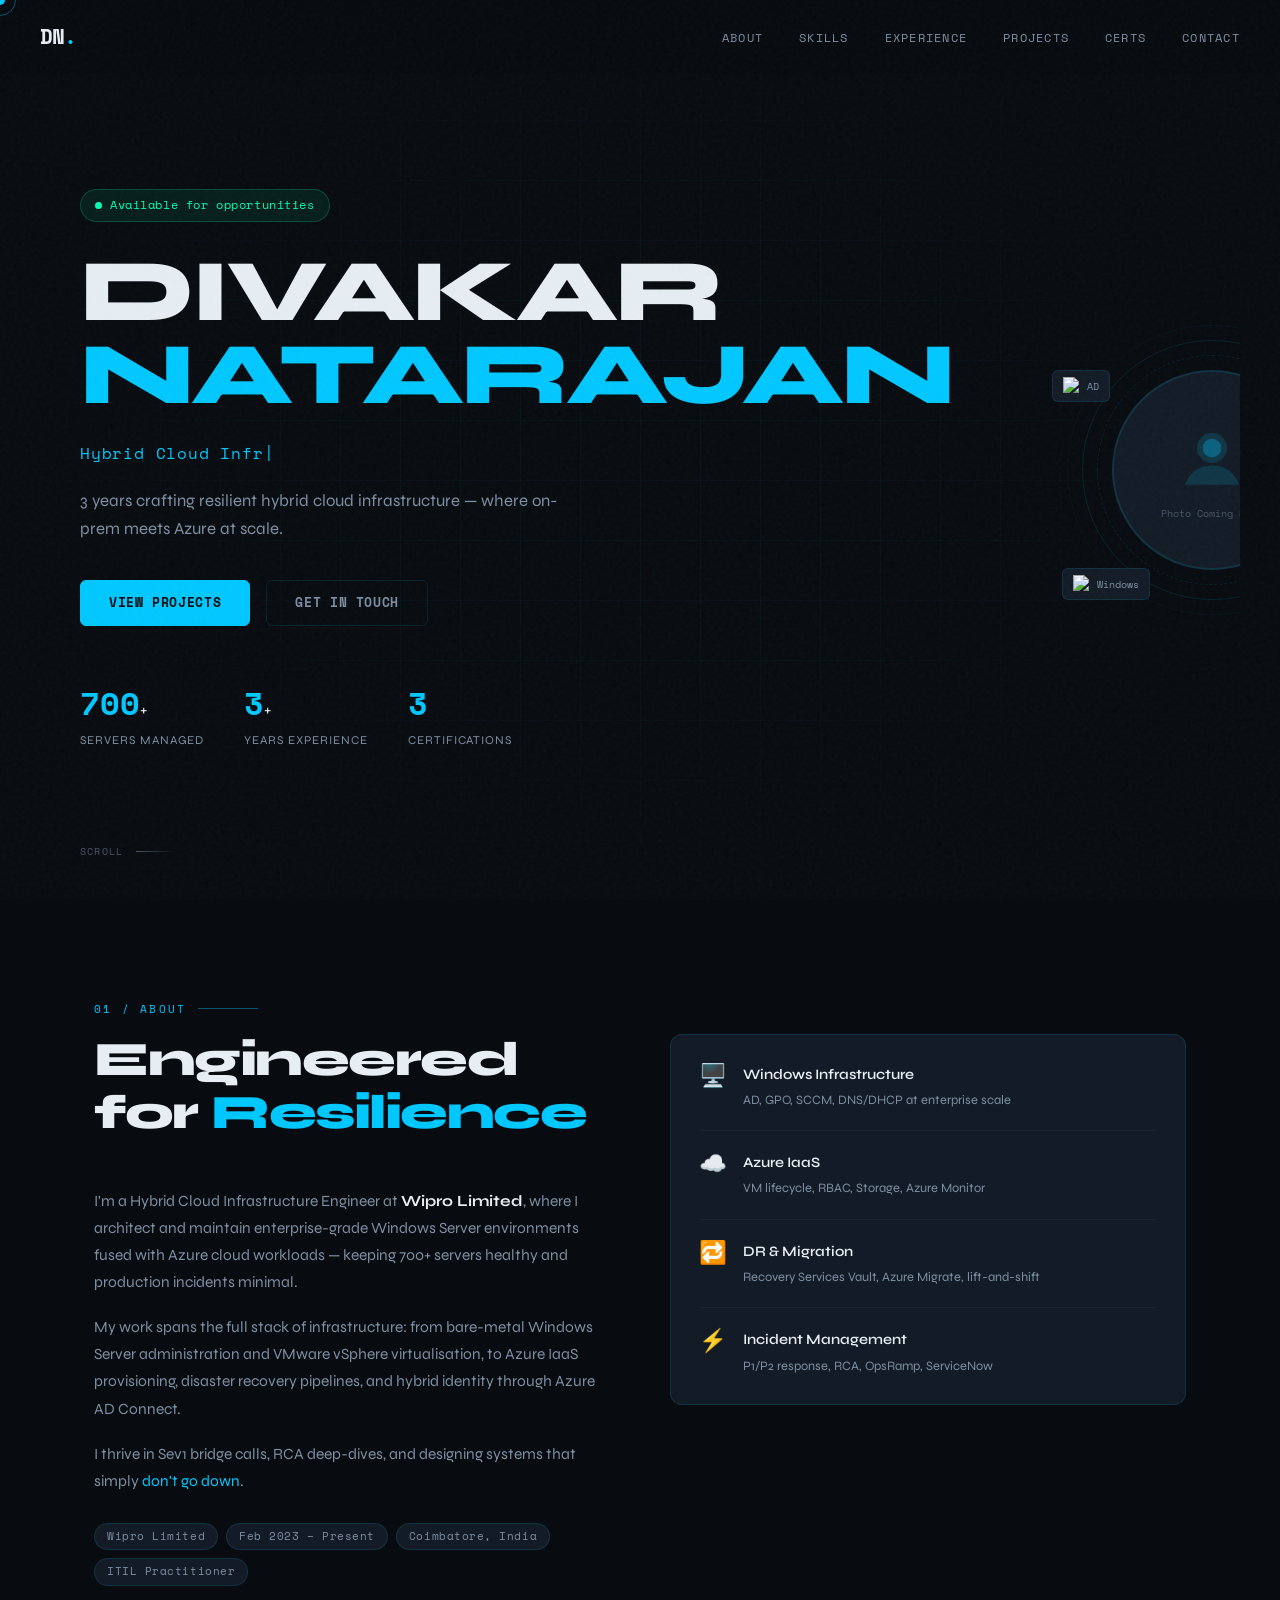
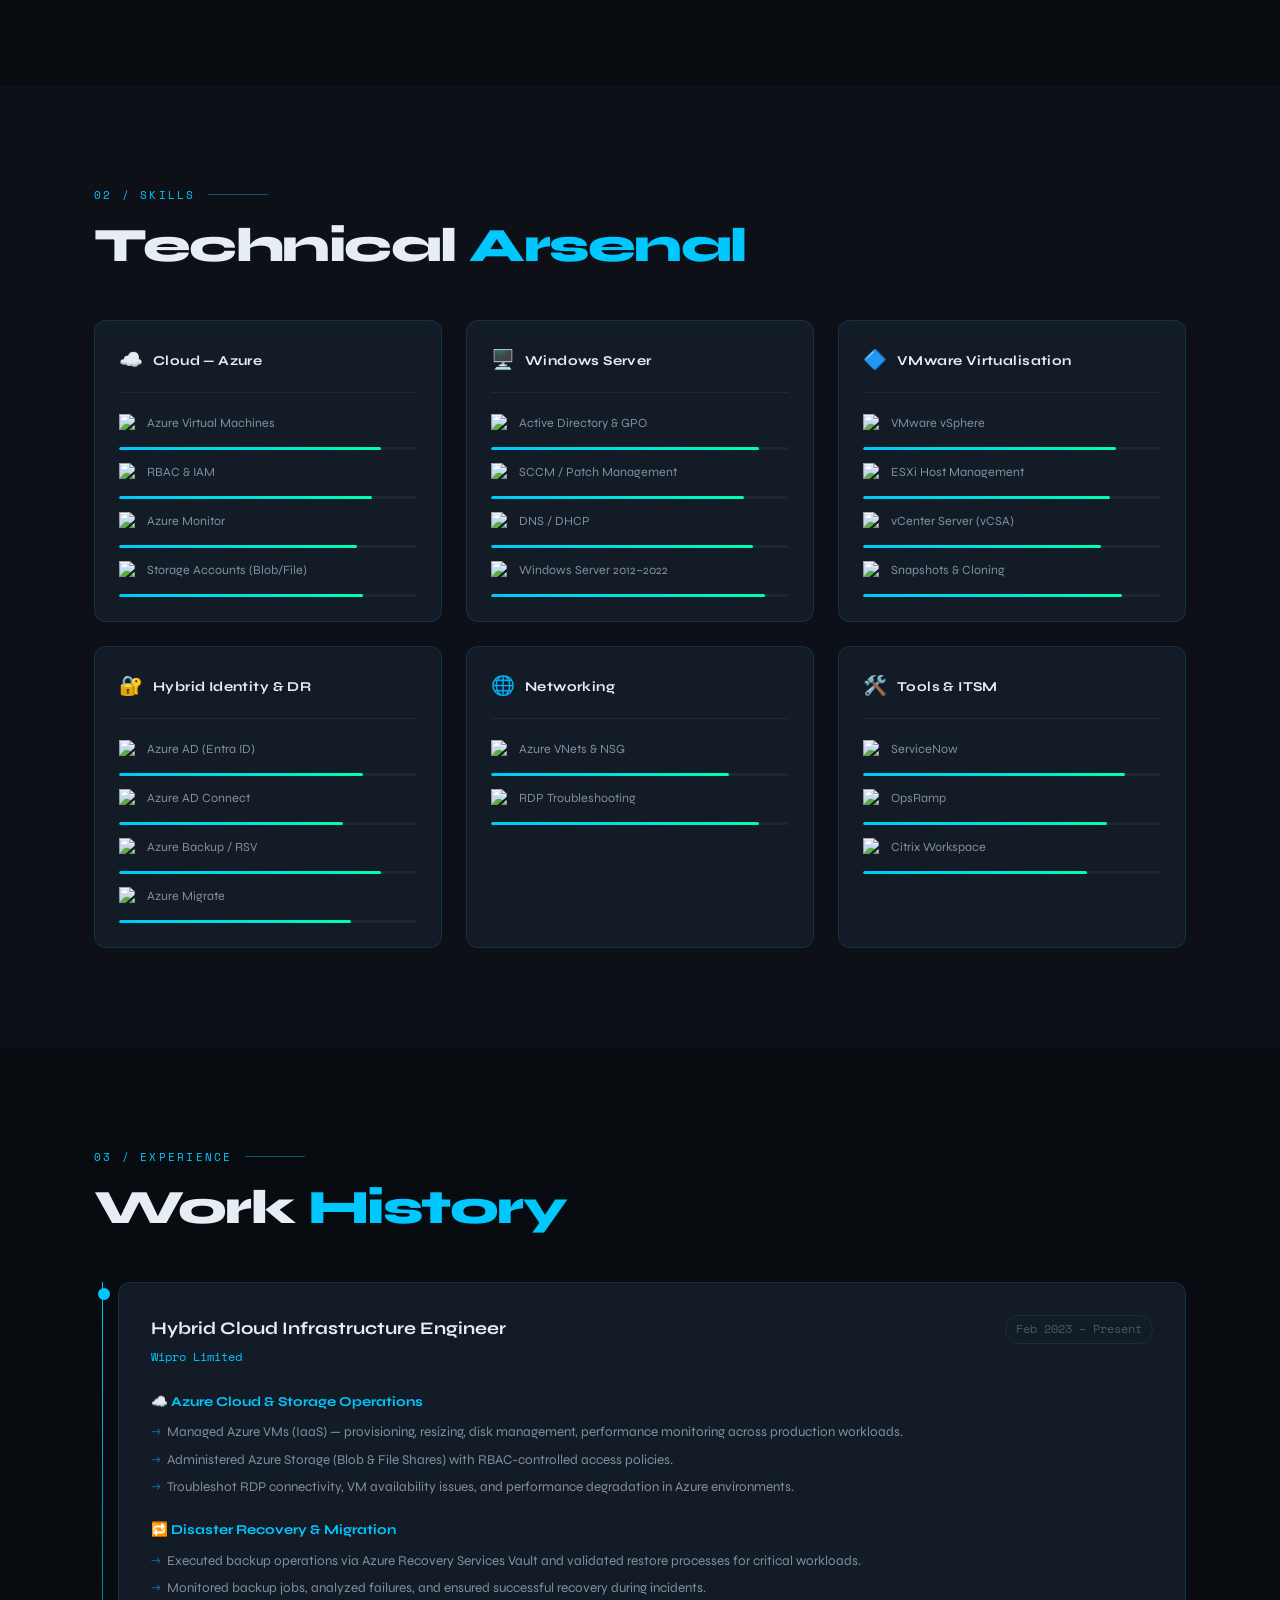
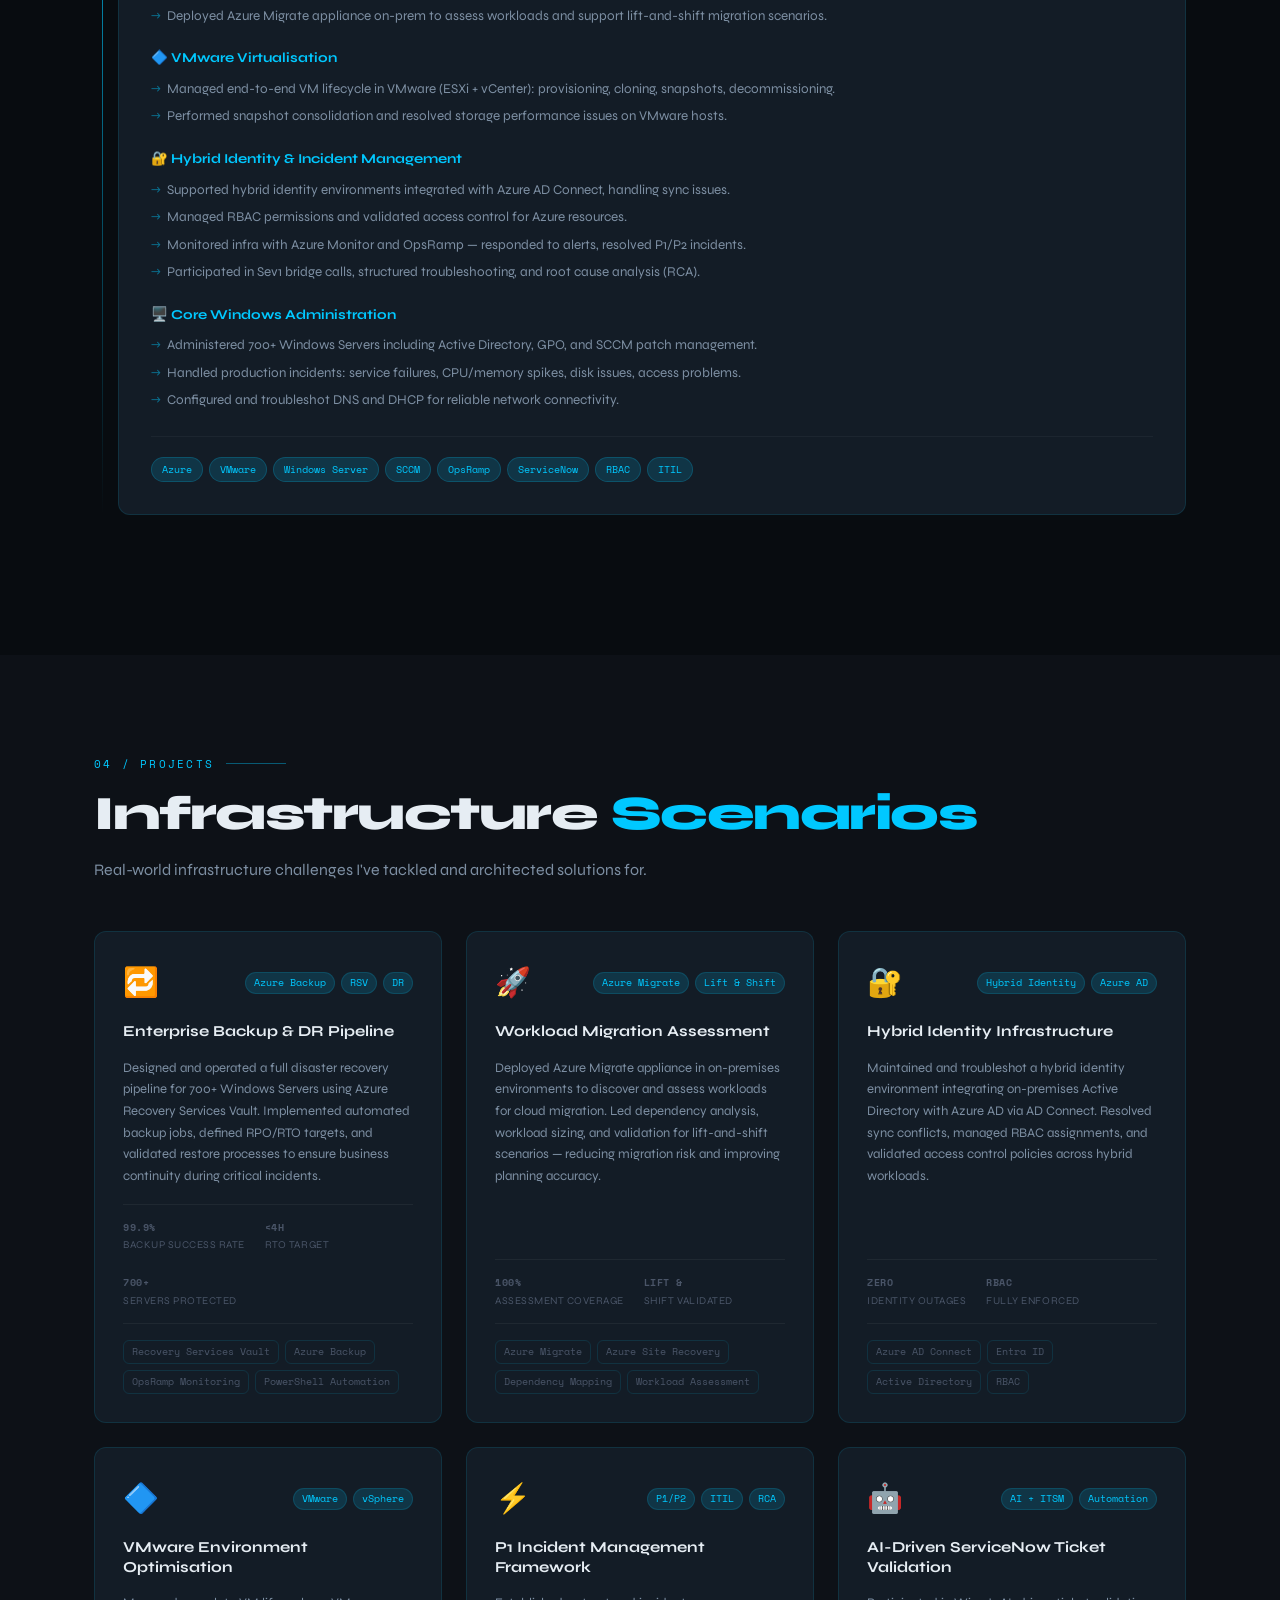
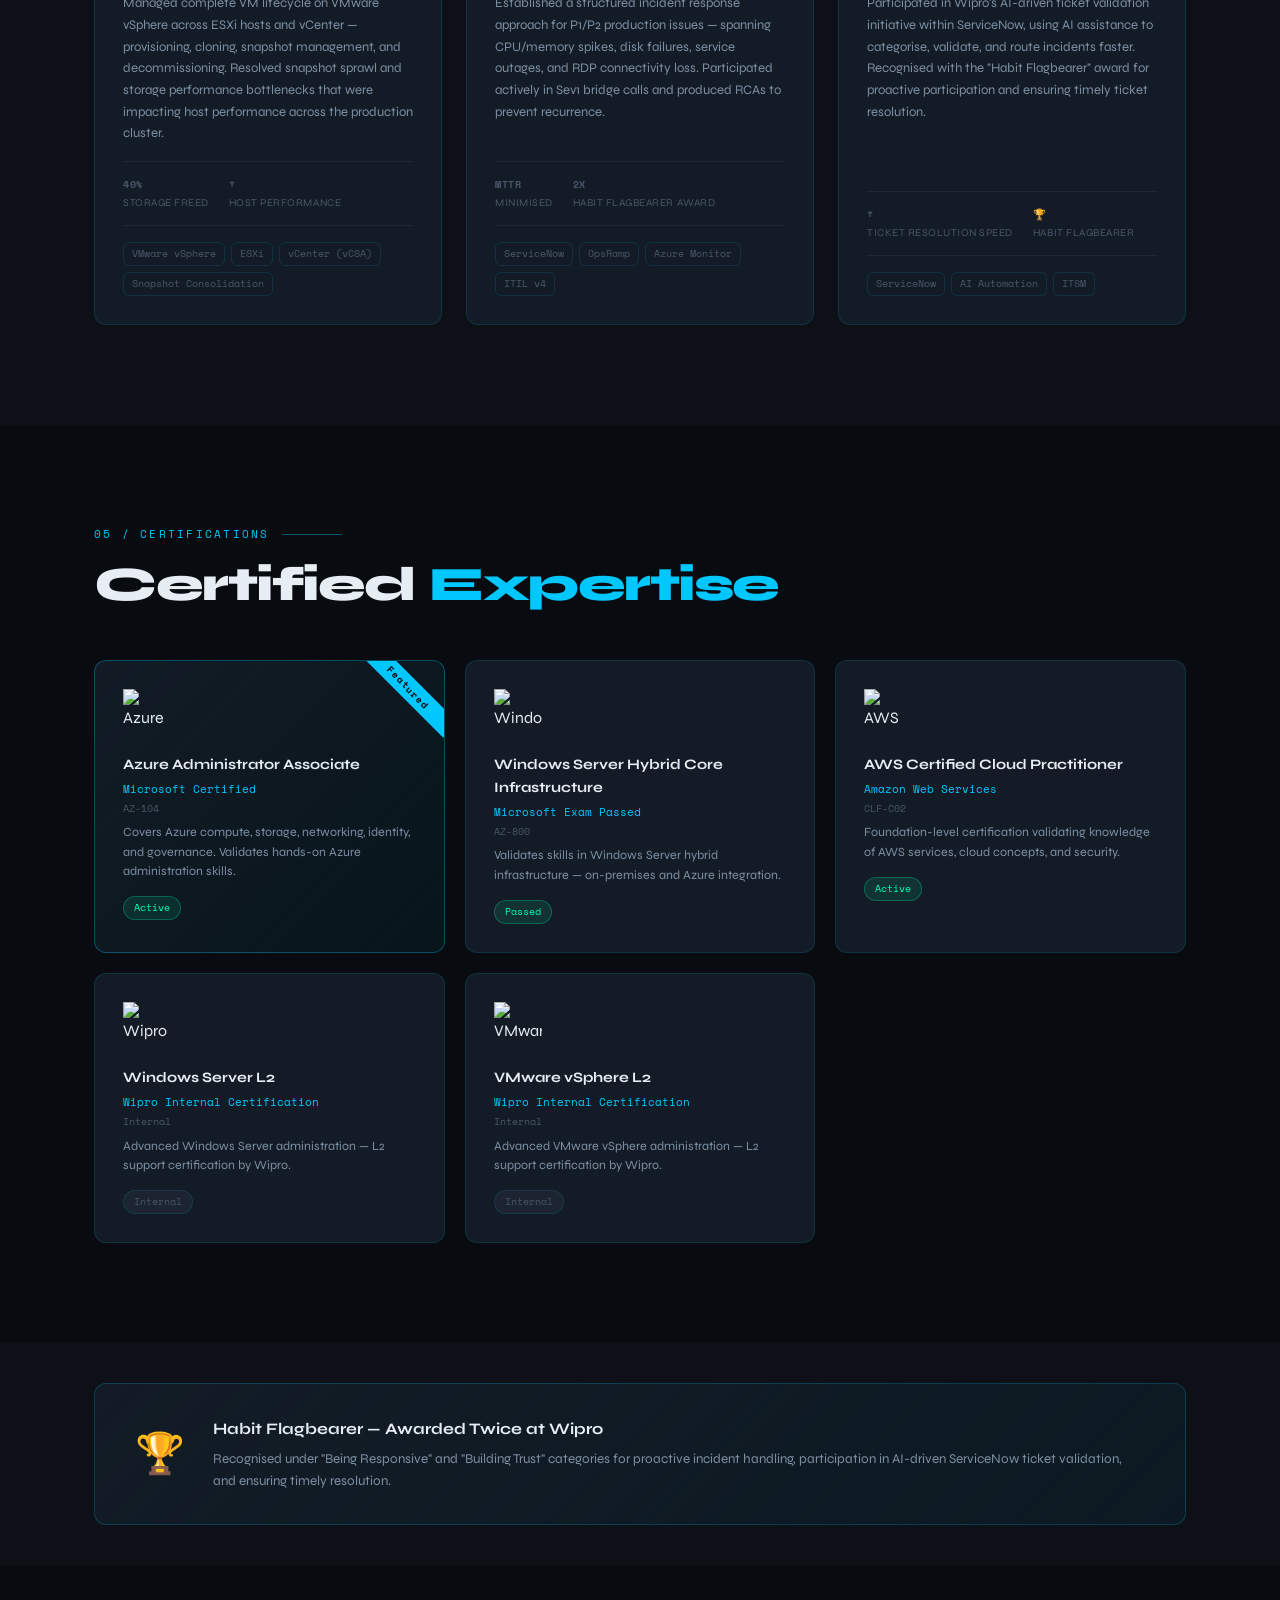
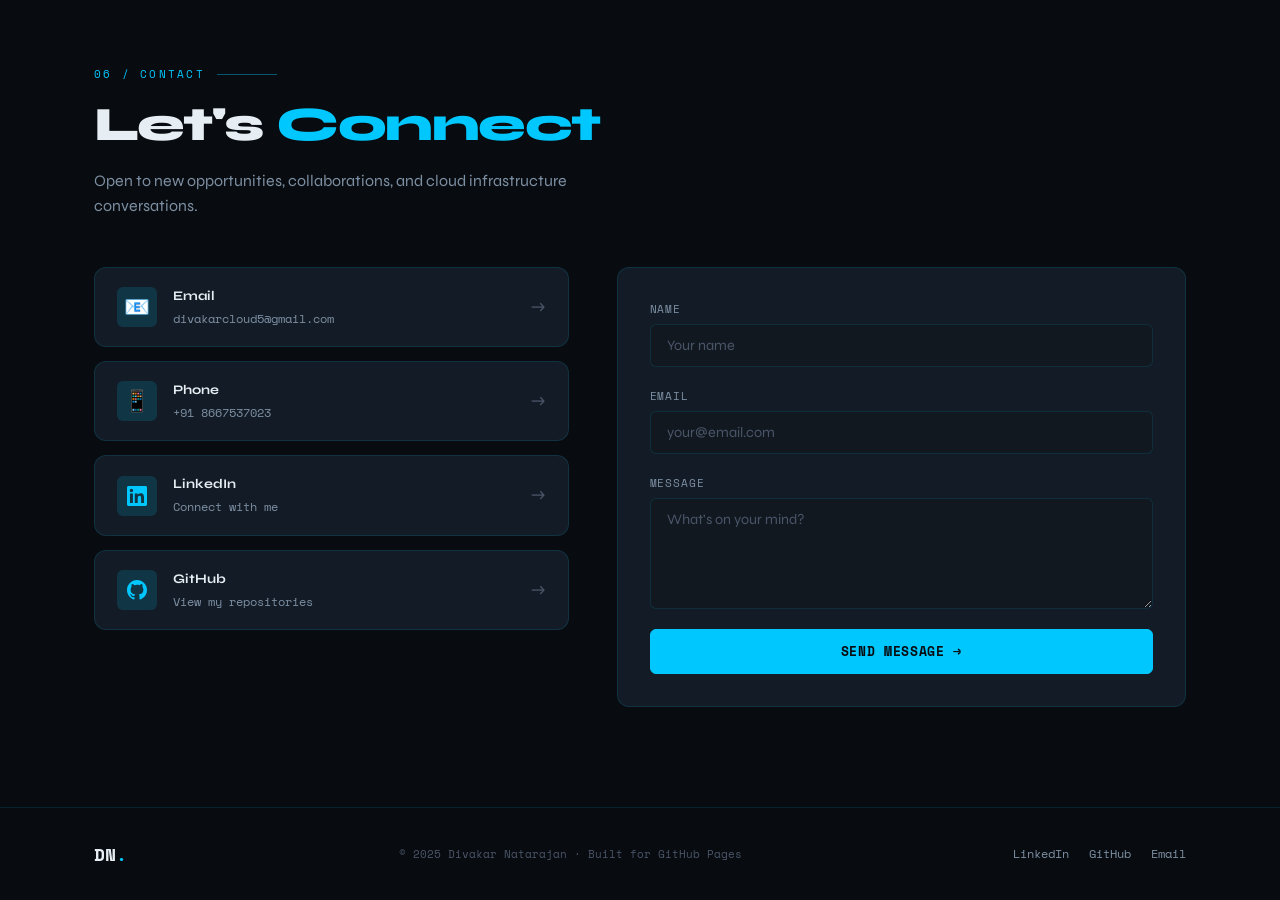
==== index.html @ 36d3d259 "Add files via upload" ====
<!DOCTYPE html>
<html lang="en">
<head>
  <meta charset="UTF-8" />
  <meta name="viewport" content="width=device-width, initial-scale=1.0" />
  <title>Divakar Natarajan — Hybrid Cloud Infrastructure Engineer</title>
  <link rel="stylesheet" href="style.css" />
  <link rel="preconnect" href="https://fonts.googleapis.com" />
  <link rel="preconnect" href="https://fonts.gstatic.com" crossorigin />
  <link href="https://fonts.googleapis.com/css2?family=Space+Mono:ital,wght@0,400;0,700;1,400&family=Syne:wght@400;600;700;800&display=swap" rel="stylesheet" />
</head>
<body>

  <!-- Noise overlay -->
  <div class="noise"></div>

  <!-- Cursor -->
  <div class="cursor" id="cursor"></div>
  <div class="cursor-trail" id="cursorTrail"></div>

  <!-- NAV -->
  <nav id="navbar">
    <div class="nav-logo">DN<span class="dot">.</span></div>
    <button class="nav-toggle" id="navToggle" aria-label="Toggle menu">
      <span></span><span></span><span></span>
    </button>
    <ul class="nav-links" id="navLinks">
      <li><a href="#about" class="nav-link">About</a></li>
      <li><a href="#skills" class="nav-link">Skills</a></li>
      <li><a href="#experience" class="nav-link">Experience</a></li>
      <li><a href="#projects" class="nav-link">Projects</a></li>
      <li><a href="#certifications" class="nav-link">Certs</a></li>
      <li><a href="#contact" class="nav-link">Contact</a></li>
    </ul>
  </nav>

  <!-- HERO -->
  <section class="hero" id="home">
    <div class="hero-grid-lines"></div>
    <div class="hero-content">
      <div class="hero-badge">
        <span class="status-dot"></span>
        Available for opportunities
      </div>
      <h1 class="hero-name">
        <span class="name-line" data-text="DIVAKAR">DIVAKAR</span>
        <span class="name-line accent" data-text="NATARAJAN">NATARAJAN</span>
      </h1>
      <p class="hero-title">
        <span class="typed-text" id="typedText"></span><span class="caret">|</span>
      </p>
      <p class="hero-sub">
        3 years crafting resilient hybrid cloud infrastructure — where on-prem meets Azure at scale.
      </p>
      <div class="hero-cta">
        <a href="#projects" class="btn btn-primary">View Projects</a>
        <a href="#contact" class="btn btn-ghost">Get In Touch</a>
      </div>
      <div class="hero-stats">
        <div class="stat">
          <span class="stat-num" data-target="700">0</span><span>+</span>
          <p>Servers Managed</p>
        </div>
        <div class="stat">
          <span class="stat-num" data-target="3">0</span><span>+</span>
          <p>Years Experience</p>
        </div>
        <div class="stat">
          <span class="stat-num" data-target="3">0</span><span></span>
          <p>Certifications</p>
        </div>
      </div>
    </div>
    <div class="hero-visual">
      <div class="avatar-wrap">
        <div class="avatar-placeholder">
          <svg viewBox="0 0 120 120" fill="none" xmlns="http://www.w3.org/2000/svg">
            <circle cx="60" cy="45" r="22" fill="var(--accent)" opacity="0.15" stroke="var(--accent)" stroke-width="1.5"/>
            <circle cx="60" cy="45" r="14" fill="var(--accent)" opacity="0.3"/>
            <path d="M20 100 Q30 72 60 72 Q90 72 100 100" fill="var(--accent)" opacity="0.15" stroke="var(--accent)" stroke-width="1.5"/>
          </svg>
          <span class="avatar-label">Photo Coming Soon</span>
        </div>
        <div class="avatar-ring ring-1"></div>
        <div class="avatar-ring ring-2"></div>
        <div class="avatar-ring ring-3"></div>
        <!-- Floating tech badges -->
        <div class="float-badge b1">
          <img src="https://img.icons8.com/color/48/microsoft-azure.png" alt="Azure" />
          <span>Azure</span>
        </div>
        <div class="float-badge b2">
          <img src="https://img.icons8.com/color/48/vmware.png" alt="VMware" />
          <span>VMware</span>
        </div>
        <div class="float-badge b3">
          <img src="https://img.icons8.com/color/48/windows-10.png" alt="Windows" />
          <span>Windows</span>
        </div>
        <div class="float-badge b4">
          <img src="https://img.icons8.com/color/48/active-directory.png" alt="AD" />
          <span>AD</span>
        </div>
      </div>
    </div>
    <div class="scroll-hint">
      <span>Scroll</span>
      <div class="scroll-line"></div>
    </div>
  </section>

  <!-- ABOUT -->
  <section class="section" id="about">
    <div class="container">
      <div class="section-label">01 / About</div>
      <div class="about-grid">
        <div class="about-text">
          <h2 class="section-title">Engineered for <span class="accent">Resilience</span></h2>
          <p>I'm a Hybrid Cloud Infrastructure Engineer at <strong>Wipro Limited</strong>, where I architect and maintain enterprise-grade Windows Server environments fused with Azure cloud workloads — keeping 700+ servers healthy and production incidents minimal.</p>
          <p>My work spans the full stack of infrastructure: from bare-metal Windows Server administration and VMware vSphere virtualisation, to Azure IaaS provisioning, disaster recovery pipelines, and hybrid identity through Azure AD Connect.</p>
          <p>I thrive in Sev1 bridge calls, RCA deep-dives, and designing systems that simply <em>don't go down</em>.</p>
          <div class="about-tags">
            <span class="tag">Wipro Limited</span>
            <span class="tag">Feb 2023 – Present</span>
            <span class="tag">Coimbatore, India</span>
            <span class="tag">ITIL Practitioner</span>
          </div>
        </div>
        <div class="about-card-wrap">
          <div class="about-card">
            <div class="card-row">
              <div class="card-icon">🖥️</div>
              <div>
                <h4>Windows Infrastructure</h4>
                <p>AD, GPO, SCCM, DNS/DHCP at enterprise scale</p>
              </div>
            </div>
            <div class="card-row">
              <div class="card-icon">☁️</div>
              <div>
                <h4>Azure IaaS</h4>
                <p>VM lifecycle, RBAC, Storage, Azure Monitor</p>
              </div>
            </div>
            <div class="card-row">
              <div class="card-icon">🔁</div>
              <div>
                <h4>DR & Migration</h4>
                <p>Recovery Services Vault, Azure Migrate, lift-and-shift</p>
              </div>
            </div>
            <div class="card-row">
              <div class="card-icon">⚡</div>
              <div>
                <h4>Incident Management</h4>
                <p>P1/P2 response, RCA, OpsRamp, ServiceNow</p>
              </div>
            </div>
          </div>
        </div>
      </div>
    </div>
  </section>

  <!-- SKILLS -->
  <section class="section section-dark" id="skills">
    <div class="container">
      <div class="section-label">02 / Skills</div>
      <h2 class="section-title">Technical <span class="accent">Arsenal</span></h2>
      <div class="skills-grid">

        <div class="skill-category">
          <div class="skill-cat-header">
            <span class="skill-cat-icon">☁️</span>
            <h3>Cloud — Azure</h3>
          </div>
          <div class="skill-items">
            <div class="skill-item">
              <img src="https://img.icons8.com/color/32/microsoft-azure.png" alt="Azure" />
              <span>Azure Virtual Machines</span>
              <div class="skill-bar"><div class="skill-fill" data-w="88"></div></div>
            </div>
            <div class="skill-item">
              <img src="https://img.icons8.com/color/32/microsoft-azure.png" alt="RBAC" />
              <span>RBAC & IAM</span>
              <div class="skill-bar"><div class="skill-fill" data-w="85"></div></div>
            </div>
            <div class="skill-item">
              <img src="https://img.icons8.com/color/32/microsoft-azure.png" alt="Monitor" />
              <span>Azure Monitor</span>
              <div class="skill-bar"><div class="skill-fill" data-w="80"></div></div>
            </div>
            <div class="skill-item">
              <img src="https://img.icons8.com/color/32/microsoft-azure.png" alt="Storage" />
              <span>Storage Accounts (Blob/File)</span>
              <div class="skill-bar"><div class="skill-fill" data-w="82"></div></div>
            </div>
          </div>
        </div>

        <div class="skill-category">
          <div class="skill-cat-header">
            <span class="skill-cat-icon">🖥️</span>
            <h3>Windows Server</h3>
          </div>
          <div class="skill-items">
            <div class="skill-item">
              <img src="https://img.icons8.com/color/32/windows-10.png" alt="AD" />
              <span>Active Directory & GPO</span>
              <div class="skill-bar"><div class="skill-fill" data-w="90"></div></div>
            </div>
            <div class="skill-item">
              <img src="https://img.icons8.com/color/32/windows-10.png" alt="SCCM" />
              <span>SCCM / Patch Management</span>
              <div class="skill-bar"><div class="skill-fill" data-w="85"></div></div>
            </div>
            <div class="skill-item">
              <img src="https://img.icons8.com/color/32/windows-10.png" alt="DNS" />
              <span>DNS / DHCP</span>
              <div class="skill-bar"><div class="skill-fill" data-w="88"></div></div>
            </div>
            <div class="skill-item">
              <img src="https://img.icons8.com/color/32/windows-10.png" alt="WS" />
              <span>Windows Server 2012–2022</span>
              <div class="skill-bar"><div class="skill-fill" data-w="92"></div></div>
            </div>
          </div>
        </div>

        <div class="skill-category">
          <div class="skill-cat-header">
            <span class="skill-cat-icon">🔷</span>
            <h3>VMware Virtualisation</h3>
          </div>
          <div class="skill-items">
            <div class="skill-item">
              <img src="https://img.icons8.com/color/32/vmware.png" alt="vSphere" />
              <span>VMware vSphere</span>
              <div class="skill-bar"><div class="skill-fill" data-w="85"></div></div>
            </div>
            <div class="skill-item">
              <img src="https://img.icons8.com/color/32/vmware.png" alt="ESXi" />
              <span>ESXi Host Management</span>
              <div class="skill-bar"><div class="skill-fill" data-w="83"></div></div>
            </div>
            <div class="skill-item">
              <img src="https://img.icons8.com/color/32/vmware.png" alt="vCenter" />
              <span>vCenter Server (vCSA)</span>
              <div class="skill-bar"><div class="skill-fill" data-w="80"></div></div>
            </div>
            <div class="skill-item">
              <img src="https://img.icons8.com/color/32/vmware.png" alt="Snapshot" />
              <span>Snapshots & Cloning</span>
              <div class="skill-bar"><div class="skill-fill" data-w="87"></div></div>
            </div>
          </div>
        </div>

        <div class="skill-category">
          <div class="skill-cat-header">
            <span class="skill-cat-icon">🔐</span>
            <h3>Hybrid Identity & DR</h3>
          </div>
          <div class="skill-items">
            <div class="skill-item">
              <img src="https://img.icons8.com/color/32/azure-active-directory.png" alt="EntraID" />
              <span>Azure AD (Entra ID)</span>
              <div class="skill-bar"><div class="skill-fill" data-w="82"></div></div>
            </div>
            <div class="skill-item">
              <img src="https://img.icons8.com/color/32/azure-active-directory.png" alt="AD Connect" />
              <span>Azure AD Connect</span>
              <div class="skill-bar"><div class="skill-fill" data-w="75"></div></div>
            </div>
            <div class="skill-item">
              <img src="https://img.icons8.com/color/32/microsoft-azure.png" alt="Backup" />
              <span>Azure Backup / RSV</span>
              <div class="skill-bar"><div class="skill-fill" data-w="88"></div></div>
            </div>
            <div class="skill-item">
              <img src="https://img.icons8.com/color/32/microsoft-azure.png" alt="Migrate" />
              <span>Azure Migrate</span>
              <div class="skill-bar"><div class="skill-fill" data-w="78"></div></div>
            </div>
          </div>
        </div>

        <div class="skill-category">
          <div class="skill-cat-header">
            <span class="skill-cat-icon">🌐</span>
            <h3>Networking</h3>
          </div>
          <div class="skill-items">
            <div class="skill-item">
              <img src="https://img.icons8.com/color/32/network.png" alt="VNet" />
              <span>Azure VNets & NSG</span>
              <div class="skill-bar"><div class="skill-fill" data-w="80"></div></div>
            </div>
            <div class="skill-item">
              <img src="https://img.icons8.com/color/32/network.png" alt="RDP" />
              <span>RDP Troubleshooting</span>
              <div class="skill-bar"><div class="skill-fill" data-w="90"></div></div>
            </div>
          </div>
        </div>

        <div class="skill-category">
          <div class="skill-cat-header">
            <span class="skill-cat-icon">🛠️</span>
            <h3>Tools & ITSM</h3>
          </div>
          <div class="skill-items">
            <div class="skill-item">
              <img src="https://img.icons8.com/color/32/servicenow.png" alt="ServiceNow" />
              <span>ServiceNow</span>
              <div class="skill-bar"><div class="skill-fill" data-w="88"></div></div>
            </div>
            <div class="skill-item">
              <img src="https://img.icons8.com/color/32/network-monitor.png" alt="OpsRamp" />
              <span>OpsRamp</span>
              <div class="skill-bar"><div class="skill-fill" data-w="82"></div></div>
            </div>
            <div class="skill-item">
              <img src="https://img.icons8.com/color/32/citrix.png" alt="Citrix" />
              <span>Citrix Workspace</span>
              <div class="skill-bar"><div class="skill-fill" data-w="75"></div></div>
            </div>
          </div>
        </div>

      </div>
    </div>
  </section>

  <!-- EXPERIENCE -->
  <section class="section" id="experience">
    <div class="container">
      <div class="section-label">03 / Experience</div>
      <h2 class="section-title">Work <span class="accent">History</span></h2>
      <div class="timeline">
        <div class="timeline-item active">
          <div class="timeline-dot"></div>
          <div class="timeline-content">
            <div class="timeline-header">
              <div>
                <h3>Hybrid Cloud Infrastructure Engineer</h3>
                <p class="company">Wipro Limited</p>
              </div>
              <span class="timeline-date">Feb 2023 – Present</span>
            </div>
            <div class="timeline-body">
              <div class="exp-group">
                <h4>☁️ Azure Cloud & Storage Operations</h4>
                <ul>
                  <li>Managed Azure VMs (IaaS) — provisioning, resizing, disk management, performance monitoring across production workloads.</li>
                  <li>Administered Azure Storage (Blob & File Shares) with RBAC-controlled access policies.</li>
                  <li>Troubleshot RDP connectivity, VM availability issues, and performance degradation in Azure environments.</li>
                </ul>
              </div>
              <div class="exp-group">
                <h4>🔁 Disaster Recovery & Migration</h4>
                <ul>
                  <li>Executed backup operations via Azure Recovery Services Vault and validated restore processes for critical workloads.</li>
                  <li>Monitored backup jobs, analyzed failures, and ensured successful recovery during incidents.</li>
                  <li>Deployed Azure Migrate appliance on-prem to assess workloads and support lift-and-shift migration scenarios.</li>
                </ul>
              </div>
              <div class="exp-group">
                <h4>🔷 VMware Virtualisation</h4>
                <ul>
                  <li>Managed end-to-end VM lifecycle in VMware (ESXi + vCenter): provisioning, cloning, snapshots, decommissioning.</li>
                  <li>Performed snapshot consolidation and resolved storage performance issues on VMware hosts.</li>
                </ul>
              </div>
              <div class="exp-group">
                <h4>🔐 Hybrid Identity & Incident Management</h4>
                <ul>
                  <li>Supported hybrid identity environments integrated with Azure AD Connect, handling sync issues.</li>
                  <li>Managed RBAC permissions and validated access control for Azure resources.</li>
                  <li>Monitored infra with Azure Monitor and OpsRamp — responded to alerts, resolved P1/P2 incidents.</li>
                  <li>Participated in Sev1 bridge calls, structured troubleshooting, and root cause analysis (RCA).</li>
                </ul>
              </div>
              <div class="exp-group">
                <h4>🖥️ Core Windows Administration</h4>
                <ul>
                  <li>Administered 700+ Windows Servers including Active Directory, GPO, and SCCM patch management.</li>
                  <li>Handled production incidents: service failures, CPU/memory spikes, disk issues, access problems.</li>
                  <li>Configured and troubleshot DNS and DHCP for reliable network connectivity.</li>
                </ul>
              </div>
            </div>
            <div class="timeline-tags">
              <span>Azure</span><span>VMware</span><span>Windows Server</span><span>SCCM</span>
              <span>OpsRamp</span><span>ServiceNow</span><span>RBAC</span><span>ITIL</span>
            </div>
          </div>
        </div>
      </div>
    </div>
  </section>

  <!-- PROJECTS -->
  <section class="section section-dark" id="projects">
    <div class="container">
      <div class="section-label">04 / Projects</div>
      <h2 class="section-title">Infrastructure <span class="accent">Scenarios</span></h2>
      <p class="section-desc">Real-world infrastructure challenges I've tackled and architected solutions for.</p>
      <div class="projects-grid">

        <div class="project-card">
          <div class="project-header">
            <div class="project-icon">🔁</div>
            <div class="project-tags"><span>Azure Backup</span><span>RSV</span><span>DR</span></div>
          </div>
          <h3>Enterprise Backup & DR Pipeline</h3>
          <p>Designed and operated a full disaster recovery pipeline for 700+ Windows Servers using Azure Recovery Services Vault. Implemented automated backup jobs, defined RPO/RTO targets, and validated restore processes to ensure business continuity during critical incidents.</p>
          <div class="project-metrics">
            <div class="metric"><span class="metric-val">99.9%</span><span>Backup Success Rate</span></div>
            <div class="metric"><span class="metric-val">&lt;4h</span><span>RTO Target</span></div>
            <div class="metric"><span class="metric-val">700+</span><span>Servers Protected</span></div>
          </div>
          <div class="project-tech">
            <span>Recovery Services Vault</span>
            <span>Azure Backup</span>
            <span>OpsRamp Monitoring</span>
            <span>PowerShell Automation</span>
          </div>
        </div>

        <div class="project-card">
          <div class="project-header">
            <div class="project-icon">🚀</div>
            <div class="project-tags"><span>Azure Migrate</span><span>Lift & Shift</span></div>
          </div>
          <h3>Workload Migration Assessment</h3>
          <p>Deployed Azure Migrate appliance in on-premises environments to discover and assess workloads for cloud migration. Led dependency analysis, workload sizing, and validation for lift-and-shift scenarios — reducing migration risk and improving planning accuracy.</p>
          <div class="project-metrics">
            <div class="metric"><span class="metric-val">100%</span><span>Assessment Coverage</span></div>
            <div class="metric"><span class="metric-val">Lift &amp;</span><span>Shift Validated</span></div>
          </div>
          <div class="project-tech">
            <span>Azure Migrate</span>
            <span>Azure Site Recovery</span>
            <span>Dependency Mapping</span>
            <span>Workload Assessment</span>
          </div>
        </div>

        <div class="project-card">
          <div class="project-header">
            <div class="project-icon">🔐</div>
            <div class="project-tags"><span>Hybrid Identity</span><span>Azure AD</span></div>
          </div>
          <h3>Hybrid Identity Infrastructure</h3>
          <p>Maintained and troubleshot a hybrid identity environment integrating on-premises Active Directory with Azure AD via AD Connect. Resolved sync conflicts, managed RBAC assignments, and validated access control policies across hybrid workloads.</p>
          <div class="project-metrics">
            <div class="metric"><span class="metric-val">Zero</span><span>Identity Outages</span></div>
            <div class="metric"><span class="metric-val">RBAC</span><span>Fully Enforced</span></div>
          </div>
          <div class="project-tech">
            <span>Azure AD Connect</span>
            <span>Entra ID</span>
            <span>Active Directory</span>
            <span>RBAC</span>
          </div>
        </div>

        <div class="project-card">
          <div class="project-header">
            <div class="project-icon">🔷</div>
            <div class="project-tags"><span>VMware</span><span>vSphere</span></div>
          </div>
          <h3>VMware Environment Optimisation</h3>
          <p>Managed complete VM lifecycle on VMware vSphere across ESXi hosts and vCenter — provisioning, cloning, snapshot management, and decommissioning. Resolved snapshot sprawl and storage performance bottlenecks that were impacting host performance across the production cluster.</p>
          <div class="project-metrics">
            <div class="metric"><span class="metric-val">40%</span><span>Storage Freed</span></div>
            <div class="metric"><span class="metric-val">↑</span><span>Host Performance</span></div>
          </div>
          <div class="project-tech">
            <span>VMware vSphere</span>
            <span>ESXi</span>
            <span>vCenter (vCSA)</span>
            <span>Snapshot Consolidation</span>
          </div>
        </div>

        <div class="project-card">
          <div class="project-header">
            <div class="project-icon">⚡</div>
            <div class="project-tags"><span>P1/P2</span><span>ITIL</span><span>RCA</span></div>
          </div>
          <h3>P1 Incident Management Framework</h3>
          <p>Established a structured incident response approach for P1/P2 production issues — spanning CPU/memory spikes, disk failures, service outages, and RDP connectivity loss. Participated actively in Sev1 bridge calls and produced RCAs to prevent recurrence.</p>
          <div class="project-metrics">
            <div class="metric"><span class="metric-val">MTTR</span><span>Minimised</span></div>
            <div class="metric"><span class="metric-val">2x</span><span>Habit Flagbearer Award</span></div>
          </div>
          <div class="project-tech">
            <span>ServiceNow</span>
            <span>OpsRamp</span>
            <span>Azure Monitor</span>
            <span>ITIL v4</span>
          </div>
        </div>

        <div class="project-card">
          <div class="project-header">
            <div class="project-icon">🤖</div>
            <div class="project-tags"><span>AI + ITSM</span><span>Automation</span></div>
          </div>
          <h3>AI-Driven ServiceNow Ticket Validation</h3>
          <p>Participated in Wipro's AI-driven ticket validation initiative within ServiceNow, using AI assistance to categorise, validate, and route incidents faster. Recognised with the "Habit Flagbearer" award for proactive participation and ensuring timely ticket resolution.</p>
          <div class="project-metrics">
            <div class="metric"><span class="metric-val">↑</span><span>Ticket Resolution Speed</span></div>
            <div class="metric"><span class="metric-val">🏆</span><span>Habit Flagbearer</span></div>
          </div>
          <div class="project-tech">
            <span>ServiceNow</span>
            <span>AI Automation</span>
            <span>ITSM</span>
          </div>
        </div>

      </div>
    </div>
  </section>

  <!-- CERTIFICATIONS -->
  <section class="section" id="certifications">
    <div class="container">
      <div class="section-label">05 / Certifications</div>
      <h2 class="section-title">Certified <span class="accent">Expertise</span></h2>
      <div class="certs-grid">

        <div class="cert-card featured">
          <div class="cert-ribbon">Featured</div>
          <div class="cert-logo">
            <img src="https://img.icons8.com/color/80/microsoft-azure.png" alt="Azure" />
          </div>
          <div class="cert-body">
            <h3>Azure Administrator Associate</h3>
            <p class="cert-issuer">Microsoft Certified</p>
            <p class="cert-code">AZ-104</p>
            <p class="cert-desc">Covers Azure compute, storage, networking, identity, and governance. Validates hands-on Azure administration skills.</p>
          </div>
          <div class="cert-badge">Active</div>
        </div>

        <div class="cert-card">
          <div class="cert-logo">
            <img src="https://img.icons8.com/color/80/windows-10.png" alt="Windows" />
          </div>
          <div class="cert-body">
            <h3>Windows Server Hybrid Core Infrastructure</h3>
            <p class="cert-issuer">Microsoft Exam Passed</p>
            <p class="cert-code">AZ-800</p>
            <p class="cert-desc">Validates skills in Windows Server hybrid infrastructure — on-premises and Azure integration.</p>
          </div>
          <div class="cert-badge">Passed</div>
        </div>

        <div class="cert-card">
          <div class="cert-logo">
            <img src="https://img.icons8.com/color/80/amazon-web-services.png" alt="AWS" />
          </div>
          <div class="cert-body">
            <h3>AWS Certified Cloud Practitioner</h3>
            <p class="cert-issuer">Amazon Web Services</p>
            <p class="cert-code">CLF-C02</p>
            <p class="cert-desc">Foundation-level certification validating knowledge of AWS services, cloud concepts, and security.</p>
          </div>
          <div class="cert-badge">Active</div>
        </div>

        <div class="cert-card internal">
          <div class="cert-logo">
            <img src="https://img.icons8.com/color/80/windows-10.png" alt="Wipro" />
          </div>
          <div class="cert-body">
            <h3>Windows Server L2</h3>
            <p class="cert-issuer">Wipro Internal Certification</p>
            <p class="cert-code">Internal</p>
            <p class="cert-desc">Advanced Windows Server administration — L2 support certification by Wipro.</p>
          </div>
          <div class="cert-badge internal-badge">Internal</div>
        </div>

        <div class="cert-card internal">
          <div class="cert-logo">
            <img src="https://img.icons8.com/color/80/vmware.png" alt="VMware" />
          </div>
          <div class="cert-body">
            <h3>VMware vSphere L2</h3>
            <p class="cert-issuer">Wipro Internal Certification</p>
            <p class="cert-code">Internal</p>
            <p class="cert-desc">Advanced VMware vSphere administration — L2 support certification by Wipro.</p>
          </div>
          <div class="cert-badge internal-badge">Internal</div>
        </div>

      </div>
    </div>
  </section>

  <!-- ACHIEVEMENTS -->
  <section class="section section-dark achievements-section">
    <div class="container">
      <div class="achievements-banner">
        <div class="ach-icon">🏆</div>
        <div class="ach-text">
          <h3>Habit Flagbearer — Awarded Twice at Wipro</h3>
          <p>Recognised under "Being Responsive" and "Building Trust" categories for proactive incident handling, participation in AI-driven ServiceNow ticket validation, and ensuring timely resolution.</p>
        </div>
      </div>
    </div>
  </section>

  <!-- CONTACT -->
  <section class="section" id="contact">
    <div class="container">
      <div class="section-label">06 / Contact</div>
      <h2 class="section-title">Let's <span class="accent">Connect</span></h2>
      <p class="section-desc">Open to new opportunities, collaborations, and cloud infrastructure conversations.</p>
      <div class="contact-grid">
        <div class="contact-links">
          <a href="mailto:divakarcloud5@gmail.com" class="contact-card">
            <div class="contact-icon">📧</div>
            <div>
              <h4>Email</h4>
              <p>divakarcloud5@gmail.com</p>
            </div>
            <span class="arrow">→</span>
          </a>
          <a href="tel:+918667537023" class="contact-card">
            <div class="contact-icon">📱</div>
            <div>
              <h4>Phone</h4>
              <p>+91 8667537023</p>
            </div>
            <span class="arrow">→</span>
          </a>
          <a href="https://www.linkedin.com/in/divakar-natarajan" target="_blank" rel="noopener" class="contact-card">
            <div class="contact-icon">
              <svg width="24" height="24" viewBox="0 0 24 24" fill="currentColor"><path d="M20.447 20.452h-3.554v-5.569c0-1.328-.027-3.037-1.852-3.037-1.853 0-2.136 1.445-2.136 2.939v5.667H9.351V9h3.414v1.561h.046c.477-.9 1.637-1.85 3.37-1.85 3.601 0 4.267 2.37 4.267 5.455v6.286zM5.337 7.433a2.062 2.062 0 0 1-2.063-2.065 2.064 2.064 0 1 1 2.063 2.065zm1.782 13.019H3.555V9h3.564v11.452zM22.225 0H1.771C.792 0 0 .774 0 1.729v20.542C0 23.227.792 24 1.771 24h20.451C23.2 24 24 23.227 24 22.271V1.729C24 .774 23.2 0 22.222 0h.003z"/></svg>
            </div>
            <div>
              <h4>LinkedIn</h4>
              <p>Connect with me</p>
            </div>
            <span class="arrow">→</span>
          </a>
          <a href="https://github.com/divakar-natarajan" target="_blank" rel="noopener" class="contact-card">
            <div class="contact-icon">
              <svg width="24" height="24" viewBox="0 0 24 24" fill="currentColor"><path d="M12 0C5.374 0 0 5.373 0 12c0 5.302 3.438 9.8 8.207 11.387.599.111.793-.261.793-.577v-2.234c-3.338.726-4.033-1.416-4.033-1.416-.546-1.387-1.333-1.756-1.333-1.756-1.089-.745.083-.729.083-.729 1.205.084 1.839 1.237 1.839 1.237 1.07 1.834 2.807 1.304 3.492.997.107-.775.418-1.305.762-1.604-2.665-.305-5.467-1.334-5.467-5.931 0-1.311.469-2.381 1.236-3.221-.124-.303-.535-1.524.117-3.176 0 0 1.008-.322 3.301 1.23A11.509 11.509 0 0 1 12 5.803c1.02.005 2.047.138 3.006.404 2.291-1.552 3.297-1.23 3.297-1.23.653 1.653.242 2.874.118 3.176.77.84 1.235 1.911 1.235 3.221 0 4.609-2.807 5.624-5.479 5.921.43.372.823 1.102.823 2.222v3.293c0 .319.192.694.801.576C20.566 21.797 24 17.3 24 12c0-6.627-5.373-12-12-12z"/></svg>
            </div>
            <div>
              <h4>GitHub</h4>
              <p>View my repositories</p>
            </div>
            <span class="arrow">→</span>
          </a>
        </div>
        <div class="contact-form-wrap">
          <form class="contact-form" id="contactForm">
            <div class="form-group">
              <label>Name</label>
              <input type="text" placeholder="Your name" required />
            </div>
            <div class="form-group">
              <label>Email</label>
              <input type="email" placeholder="your@email.com" required />
            </div>
            <div class="form-group">
              <label>Message</label>
              <textarea rows="5" placeholder="What's on your mind?" required></textarea>
            </div>
            <button type="submit" class="btn btn-primary full-width">Send Message →</button>
          </form>
        </div>
      </div>
    </div>
  </section>

  <!-- FOOTER -->
  <footer class="footer">
    <div class="container">
      <div class="footer-inner">
        <p class="footer-logo">DN<span class="dot">.</span></p>
        <p class="footer-copy">© 2025 Divakar Natarajan · Built for GitHub Pages</p>
        <div class="footer-links">
          <a href="https://www.linkedin.com/in/divakar-natarajan" target="_blank">LinkedIn</a>
          <a href="https://github.com/divakar-natarajan" target="_blank">GitHub</a>
          <a href="mailto:divakarcloud5@gmail.com">Email</a>
        </div>
      </div>
    </div>
  </footer>

  <script src="script.js"></script>
</body>
</html>
---- style.css ----
/* =========================================
   DIVAKAR NATARAJAN — PORTFOLIO STYLESHEET
   Dark Industrial-Tech Aesthetic
   ========================================= */

:root {
  --bg: #080c10;
  --bg-2: #0d1117;
  --bg-3: #111820;
  --surface: #131c26;
  --surface-2: #1a2535;
  --border: rgba(0, 200, 255, 0.12);
  --accent: #00c8ff;
  --accent-2: #00ffb3;
  --accent-muted: rgba(0, 200, 255, 0.15);
  --text: #e6edf3;
  --text-muted: #7d8fa3;
  --text-dim: #4a5568;
  --font-display: 'Syne', sans-serif;
  --font-mono: 'Space Mono', monospace;
  --radius: 12px;
  --radius-sm: 6px;
  --transition: 0.3s cubic-bezier(0.4, 0, 0.2, 1);
  --shadow: 0 4px 32px rgba(0, 0, 0, 0.6);
  --glow: 0 0 30px rgba(0, 200, 255, 0.2);
}

/* ── RESET & BASE ── */
*, *::before, *::after { box-sizing: border-box; margin: 0; padding: 0; }

html { scroll-behavior: smooth; }

body {
  background: var(--bg);
  color: var(--text);
  font-family: var(--font-display);
  line-height: 1.6;
  overflow-x: hidden;
  cursor: none;
}

a { color: inherit; text-decoration: none; }
img { max-width: 100%; display: block; }
ul { list-style: none; }

/* ── NOISE OVERLAY ── */
.noise {
  position: fixed;
  inset: 0;
  pointer-events: none;
  z-index: 9999;
  opacity: 0.03;
  background-image: url("data:image/svg+xml,%3Csvg viewBox='0 0 256 256' xmlns='http://www.w3.org/2000/svg'%3E%3Cfilter id='n'%3E%3CfeTurbulence type='fractalNoise' baseFrequency='0.9' numOctaves='4' stitchTiles='stitch'/%3E%3C/filter%3E%3Crect width='100%25' height='100%25' filter='url(%23n)'/%3E%3C/svg%3E");
}

/* ── CUSTOM CURSOR ── */
.cursor {
  width: 10px; height: 10px;
  background: var(--accent);
  border-radius: 50%;
  position: fixed;
  top: 0; left: 0;
  pointer-events: none;
  z-index: 10000;
  transition: transform 0.1s, opacity 0.3s;
  transform: translate(-50%, -50%);
}
.cursor-trail {
  width: 32px; height: 32px;
  border: 1px solid rgba(0, 200, 255, 0.4);
  border-radius: 50%;
  position: fixed;
  top: 0; left: 0;
  pointer-events: none;
  z-index: 9999;
  transition: transform 0.18s ease, opacity 0.3s;
  transform: translate(-50%, -50%);
}
.cursor.active { transform: translate(-50%, -50%) scale(2); }

/* ── SCROLLBAR ── */
::-webkit-scrollbar { width: 5px; }
::-webkit-scrollbar-track { background: var(--bg); }
::-webkit-scrollbar-thumb { background: var(--accent); border-radius: 99px; }

/* ── CONTAINER ── */
.container { max-width: 1140px; margin: 0 auto; padding: 0 24px; }

/* ── NAV ── */
#navbar {
  position: fixed; top: 0; left: 0; right: 0;
  z-index: 1000;
  display: flex; align-items: center; justify-content: space-between;
  padding: 20px 40px;
  backdrop-filter: blur(20px);
  background: rgba(8, 12, 16, 0.85);
  border-bottom: 1px solid transparent;
  transition: border-color var(--transition), padding var(--transition);
}
#navbar.scrolled {
  border-color: var(--border);
  padding: 14px 40px;
}
.nav-logo {
  font-family: var(--font-mono);
  font-size: 1.3rem;
  font-weight: 700;
  color: var(--text);
  letter-spacing: -1px;
}
.nav-links {
  display: flex; gap: 36px; align-items: center;
}
.nav-link {
  font-family: var(--font-mono);
  font-size: 0.78rem;
  color: var(--text-muted);
  text-transform: uppercase;
  letter-spacing: 0.1em;
  position: relative;
  transition: color var(--transition);
}
.nav-link::after {
  content: '';
  position: absolute; bottom: -4px; left: 0;
  width: 0; height: 1px;
  background: var(--accent);
  transition: width var(--transition);
}
.nav-link:hover, .nav-link.active { color: var(--accent); }
.nav-link:hover::after, .nav-link.active::after { width: 100%; }
.dot { color: var(--accent); }

/* Mobile toggle */
.nav-toggle {
  display: none;
  flex-direction: column; gap: 5px;
  background: none; border: none; cursor: none;
  padding: 6px;
}
.nav-toggle span {
  display: block; width: 24px; height: 2px;
  background: var(--text-muted);
  border-radius: 2px;
  transition: var(--transition);
}
.nav-toggle.open span:nth-child(1) { transform: translateY(7px) rotate(45deg); }
.nav-toggle.open span:nth-child(2) { opacity: 0; }
.nav-toggle.open span:nth-child(3) { transform: translateY(-7px) rotate(-45deg); }

/* ── HERO ── */
.hero {
  min-height: 100vh;
  display: flex; align-items: center;
  padding: 120px 40px 80px;
  position: relative;
  overflow: hidden;
  gap: 60px;
  max-width: 1200px;
  margin: 0 auto;
}

.hero-grid-lines {
  position: absolute; inset: 0; pointer-events: none;
  background-image:
    linear-gradient(rgba(0,200,255,0.04) 1px, transparent 1px),
    linear-gradient(90deg, rgba(0,200,255,0.04) 1px, transparent 1px);
  background-size: 60px 60px;
  mask-image: radial-gradient(ellipse at 50% 50%, black 30%, transparent 80%);
}

.hero-content { flex: 1; z-index: 1; }

.hero-badge {
  display: inline-flex; align-items: center; gap: 8px;
  background: rgba(0, 255, 179, 0.08);
  border: 1px solid rgba(0, 255, 179, 0.2);
  border-radius: 99px;
  padding: 6px 14px;
  font-family: var(--font-mono);
  font-size: 0.72rem;
  color: var(--accent-2);
  letter-spacing: 0.05em;
  margin-bottom: 28px;
  animation: fadeInUp 0.6s ease both;
}
.status-dot {
  width: 7px; height: 7px;
  background: var(--accent-2);
  border-radius: 50%;
  animation: pulse-green 2s infinite;
}
@keyframes pulse-green {
  0%, 100% { box-shadow: 0 0 0 0 rgba(0,255,179,0.5); }
  50% { box-shadow: 0 0 0 6px rgba(0,255,179,0); }
}

.hero-name {
  font-family: var(--font-display);
  font-weight: 800;
  font-size: clamp(3rem, 7vw, 5.5rem);
  line-height: 0.95;
  letter-spacing: -3px;
  display: flex; flex-direction: column;
  margin-bottom: 24px;
}
.name-line { display: block; opacity: 0; animation: slideInLeft 0.8s ease forwards; }
.name-line:nth-child(2) { animation-delay: 0.15s; }
.name-line.accent { color: var(--accent); }

.hero-title {
  font-family: var(--font-mono);
  font-size: clamp(0.85rem, 2vw, 1rem);
  color: var(--accent);
  letter-spacing: 0.05em;
  margin-bottom: 20px;
  min-height: 1.5em;
  opacity: 0;
  animation: fadeInUp 0.6s 0.4s ease both;
}
.caret { animation: blink 1s infinite; }
@keyframes blink { 0%, 100% { opacity: 1; } 50% { opacity: 0; } }

.hero-sub {
  color: var(--text-muted);
  font-size: clamp(0.9rem, 2vw, 1.05rem);
  max-width: 480px;
  margin-bottom: 36px;
  line-height: 1.7;
  opacity: 0;
  animation: fadeInUp 0.6s 0.55s ease both;
}

.hero-cta {
  display: flex; gap: 16px; flex-wrap: wrap;
  margin-bottom: 52px;
  opacity: 0;
  animation: fadeInUp 0.6s 0.7s ease both;
}

.hero-stats {
  display: flex; gap: 40px; flex-wrap: wrap;
  opacity: 0;
  animation: fadeInUp 0.6s 0.85s ease both;
}
.stat { text-align: left; }
.stat-num {
  font-family: var(--font-mono);
  font-size: 2rem;
  font-weight: 700;
  color: var(--accent);
}
.stat p {
  font-size: 0.75rem;
  color: var(--text-muted);
  text-transform: uppercase;
  letter-spacing: 0.08em;
  margin-top: 2px;
}

/* HERO VISUAL */
.hero-visual {
  flex: 0 0 400px;
  display: flex; justify-content: center; align-items: center;
  position: relative;
  z-index: 1;
  opacity: 0;
  animation: fadeIn 1s 0.5s ease both;
}
.avatar-wrap {
  position: relative;
  width: 280px; height: 280px;
  display: flex; justify-content: center; align-items: center;
}
.avatar-placeholder {
  width: 200px; height: 200px;
  border-radius: 50%;
  background: var(--surface);
  border: 2px solid var(--border);
  display: flex; flex-direction: column;
  justify-content: center; align-items: center;
  gap: 8px;
  z-index: 2; position: relative;
  overflow: hidden;
}
.avatar-placeholder svg { width: 80px; height: 80px; }
.avatar-label { font-family: var(--font-mono); font-size: 0.6rem; color: var(--text-dim); }

/* When user adds photo, just replace .avatar-placeholder with <img> */
.avatar-wrap img.photo {
  width: 200px; height: 200px;
  border-radius: 50%;
  object-fit: cover;
  z-index: 2; position: relative;
  border: 2px solid var(--accent);
}

.avatar-ring {
  position: absolute;
  border-radius: 50%;
  border: 1px solid var(--border);
  animation: spin-slow linear infinite;
}
.ring-1 { width: 230px; height: 230px; animation-duration: 12s; border-style: dashed; }
.ring-2 { width: 260px; height: 260px; animation-duration: 20s; animation-direction: reverse; }
.ring-3 { width: 290px; height: 290px; animation-duration: 30s; border-color: rgba(0,200,255,0.05); }
@keyframes spin-slow { to { transform: rotate(360deg); } }

/* Floating badges */
.float-badge {
  position: absolute;
  display: flex; align-items: center; gap: 6px;
  background: var(--surface);
  border: 1px solid var(--border);
  border-radius: var(--radius-sm);
  padding: 6px 10px;
  font-family: var(--font-mono);
  font-size: 0.65rem;
  color: var(--text-muted);
  backdrop-filter: blur(10px);
  z-index: 5;
  animation: float 3s ease-in-out infinite;
}
.float-badge img { width: 18px; height: 18px; }
.b1 { top: 10px; right: -10px; animation-delay: 0s; }
.b2 { bottom: 40px; right: -20px; animation-delay: 0.75s; }
.b3 { bottom: 10px; left: -10px; animation-delay: 1.5s; }
.b4 { top: 40px; left: -20px; animation-delay: 2.25s; }
@keyframes float {
  0%, 100% { transform: translateY(0); }
  50% { transform: translateY(-8px); }
}

/* SCROLL HINT */
.scroll-hint {
  position: absolute;
  bottom: 40px; left: 40px;
  display: flex; align-items: center; gap: 12px;
  font-family: var(--font-mono); font-size: 0.65rem;
  color: var(--text-dim); letter-spacing: 0.12em;
  text-transform: uppercase;
  writing-mode: horizontal-tb;
}
.scroll-line {
  width: 40px; height: 1px;
  background: linear-gradient(90deg, var(--text-dim), transparent);
  animation: scroll-pulse 2s ease infinite;
}
@keyframes scroll-pulse {
  0%, 100% { opacity: 0.4; width: 40px; }
  50% { opacity: 1; width: 60px; }
}

/* ── BUTTONS ── */
.btn {
  display: inline-flex; align-items: center; gap: 8px;
  padding: 12px 28px;
  border-radius: var(--radius-sm);
  font-family: var(--font-mono);
  font-size: 0.8rem;
  font-weight: 700;
  letter-spacing: 0.05em;
  text-transform: uppercase;
  cursor: none;
  transition: all var(--transition);
  border: 1px solid transparent;
}
.btn-primary {
  background: var(--accent);
  color: var(--bg);
  border-color: var(--accent);
}
.btn-primary:hover {
  background: transparent;
  color: var(--accent);
  box-shadow: var(--glow);
}
.btn-ghost {
  background: transparent;
  color: var(--text-muted);
  border-color: var(--border);
}
.btn-ghost:hover {
  border-color: var(--accent);
  color: var(--accent);
}
.full-width { width: 100%; justify-content: center; }

/* ── SECTIONS ── */
.section { padding: 100px 0; }
.section-dark { background: var(--bg-2); }

.section-label {
  font-family: var(--font-mono);
  font-size: 0.7rem;
  color: var(--accent);
  letter-spacing: 0.2em;
  text-transform: uppercase;
  margin-bottom: 16px;
  display: flex; align-items: center; gap: 12px;
}
.section-label::after {
  content: '';
  flex: 1; max-width: 60px; height: 1px;
  background: var(--accent); opacity: 0.4;
}
.section-title {
  font-family: var(--font-display);
  font-weight: 800;
  font-size: clamp(2rem, 5vw, 3rem);
  line-height: 1.1;
  margin-bottom: 48px;
  letter-spacing: -1.5px;
}
.section-desc {
  color: var(--text-muted);
  font-size: 1rem;
  margin-top: -32px;
  margin-bottom: 48px;
  max-width: 560px;
}
.accent { color: var(--accent); }

/* ── ABOUT ── */
.about-grid {
  display: grid;
  grid-template-columns: 1fr 1fr;
  gap: 60px;
  align-items: start;
}
.about-text p {
  color: var(--text-muted);
  margin-bottom: 18px;
  line-height: 1.75;
  font-size: 0.97rem;
}
.about-text strong { color: var(--text); }
.about-text em { color: var(--accent); font-style: normal; }
.about-tags {
  display: flex; flex-wrap: wrap; gap: 8px;
  margin-top: 28px;
}
.tag {
  font-family: var(--font-mono);
  font-size: 0.68rem;
  padding: 4px 12px;
  border: 1px solid var(--border);
  border-radius: 99px;
  color: var(--text-muted);
  background: var(--surface);
  letter-spacing: 0.05em;
}
.about-card {
  background: var(--surface);
  border: 1px solid var(--border);
  border-radius: var(--radius);
  padding: 28px;
  display: flex; flex-direction: column; gap: 20px;
}
.card-row {
  display: flex; align-items: flex-start; gap: 16px;
  padding-bottom: 20px;
  border-bottom: 1px solid rgba(255,255,255,0.04);
}
.card-row:last-child { border-bottom: none; padding-bottom: 0; }
.card-icon { font-size: 1.4rem; line-height: 1; flex-shrink: 0; margin-top: 2px; }
.card-row h4 { font-size: 0.9rem; font-weight: 600; margin-bottom: 4px; }
.card-row p { font-size: 0.8rem; color: var(--text-muted); }

/* ── SKILLS ── */
.skills-grid {
  display: grid;
  grid-template-columns: repeat(3, 1fr);
  gap: 24px;
}
.skill-category {
  background: var(--surface);
  border: 1px solid var(--border);
  border-radius: var(--radius);
  padding: 24px;
  transition: border-color var(--transition), box-shadow var(--transition);
}
.skill-category:hover {
  border-color: rgba(0,200,255,0.3);
  box-shadow: 0 0 20px rgba(0,200,255,0.05);
}
.skill-cat-header {
  display: flex; align-items: center; gap: 10px;
  margin-bottom: 20px;
  padding-bottom: 16px;
  border-bottom: 1px solid rgba(255,255,255,0.06);
}
.skill-cat-icon { font-size: 1.2rem; }
.skill-cat-header h3 {
  font-size: 0.85rem;
  font-weight: 700;
  letter-spacing: 0.03em;
}
.skill-items { display: flex; flex-direction: column; gap: 12px; }
.skill-item {
  display: flex; align-items: center; gap: 10px;
  flex-wrap: wrap;
}
.skill-item img { width: 18px; height: 18px; flex-shrink: 0; }
.skill-item span { font-size: 0.78rem; color: var(--text-muted); flex: 1; min-width: 100px; }
.skill-bar {
  width: 100%;
  height: 3px;
  background: var(--surface-2);
  border-radius: 99px;
  overflow: hidden;
  margin-top: 4px;
}
.skill-fill {
  height: 100%;
  width: 0;
  background: linear-gradient(90deg, var(--accent), var(--accent-2));
  border-radius: 99px;
  transition: width 1.2s cubic-bezier(0.4, 0, 0.2, 1);
}

/* ── TIMELINE ── */
.timeline { position: relative; padding-left: 24px; }
.timeline::before {
  content: '';
  position: absolute; left: 8px; top: 0; bottom: 0;
  width: 1px;
  background: linear-gradient(to bottom, var(--accent), transparent);
}
.timeline-item { position: relative; margin-bottom: 40px; }
.timeline-dot {
  position: absolute; left: -20px; top: 6px;
  width: 12px; height: 12px;
  border-radius: 50%;
  background: var(--bg);
  border: 2px solid var(--accent);
  transition: background var(--transition);
}
.timeline-item.active .timeline-dot { background: var(--accent); }
.timeline-content {
  background: var(--surface);
  border: 1px solid var(--border);
  border-radius: var(--radius);
  padding: 32px;
  transition: border-color var(--transition);
}
.timeline-content:hover { border-color: rgba(0,200,255,0.3); }
.timeline-header {
  display: flex; justify-content: space-between; align-items: flex-start;
  margin-bottom: 24px; gap: 20px; flex-wrap: wrap;
}
.timeline-header h3 {
  font-size: 1.1rem; font-weight: 700; margin-bottom: 4px;
}
.company { font-family: var(--font-mono); font-size: 0.75rem; color: var(--accent); }
.timeline-date {
  font-family: var(--font-mono); font-size: 0.72rem;
  color: var(--text-dim); white-space: nowrap;
  border: 1px solid var(--border);
  padding: 4px 10px; border-radius: 99px;
}
.timeline-body { display: flex; flex-direction: column; gap: 20px; }
.exp-group h4 {
  font-size: 0.85rem; font-weight: 700;
  color: var(--accent); margin-bottom: 10px;
}
.exp-group ul { display: flex; flex-direction: column; gap: 6px; }
.exp-group li {
  font-size: 0.84rem; color: var(--text-muted);
  padding-left: 16px; position: relative; line-height: 1.6;
}
.exp-group li::before {
  content: '→';
  position: absolute; left: 0;
  color: var(--accent); opacity: 0.5;
  font-size: 0.75rem;
}
.timeline-tags {
  display: flex; flex-wrap: wrap; gap: 6px;
  margin-top: 24px; padding-top: 20px;
  border-top: 1px solid rgba(255,255,255,0.04);
}
.timeline-tags span {
  font-family: var(--font-mono); font-size: 0.65rem;
  padding: 3px 10px;
  background: var(--accent-muted);
  border: 1px solid rgba(0,200,255,0.2);
  border-radius: 99px;
  color: var(--accent);
}

/* ── PROJECTS ── */
.projects-grid {
  display: grid;
  grid-template-columns: repeat(3, 1fr);
  gap: 24px;
}
.project-card {
  background: var(--surface);
  border: 1px solid var(--border);
  border-radius: var(--radius);
  padding: 28px;
  display: flex; flex-direction: column; gap: 16px;
  transition: all var(--transition);
  position: relative;
  overflow: hidden;
}
.project-card::before {
  content: '';
  position: absolute; inset: 0;
  background: linear-gradient(135deg, rgba(0,200,255,0.05), transparent);
  opacity: 0;
  transition: opacity var(--transition);
}
.project-card:hover {
  border-color: rgba(0,200,255,0.35);
  transform: translateY(-4px);
  box-shadow: 0 20px 40px rgba(0,0,0,0.5), var(--glow);
}
.project-card:hover::before { opacity: 1; }
.project-header {
  display: flex; justify-content: space-between; align-items: center; flex-wrap: wrap; gap: 8px;
}
.project-icon { font-size: 1.8rem; }
.project-tags { display: flex; gap: 6px; flex-wrap: wrap; }
.project-tags span {
  font-family: var(--font-mono); font-size: 0.6rem;
  padding: 2px 8px;
  background: var(--accent-muted);
  border: 1px solid rgba(0,200,255,0.15);
  border-radius: 99px;
  color: var(--accent);
}
.project-card h3 { font-size: 0.95rem; font-weight: 700; line-height: 1.3; }
.project-card p { font-size: 0.82rem; color: var(--text-muted); line-height: 1.65; flex: 1; }
.project-metrics {
  display: flex; gap: 20px; flex-wrap: wrap;
  padding: 14px 0;
  border-top: 1px solid rgba(255,255,255,0.05);
  border-bottom: 1px solid rgba(255,255,255,0.05);
}
.metric { display: flex; flex-direction: column; gap: 2px; }
.metric-val {
  font-family: var(--font-mono); font-size: 1rem; font-weight: 700;
  color: var(--accent-2);
}
.metric span { font-size: 0.65rem; color: var(--text-dim); text-transform: uppercase; letter-spacing: 0.05em; }
.project-tech { display: flex; flex-wrap: wrap; gap: 6px; }
.project-tech span {
  font-family: var(--font-mono); font-size: 0.62rem;
  padding: 3px 8px;
  border: 1px solid var(--border);
  border-radius: var(--radius-sm);
  color: var(--text-dim);
}

/* ── CERTIFICATIONS ── */
.certs-grid {
  display: grid;
  grid-template-columns: repeat(3, 1fr);
  gap: 20px;
}
.cert-card {
  background: var(--surface);
  border: 1px solid var(--border);
  border-radius: var(--radius);
  padding: 28px;
  display: flex; flex-direction: column; gap: 16px;
  position: relative; overflow: hidden;
  transition: all var(--transition);
}
.cert-card.featured {
  border-color: rgba(0,200,255,0.3);
  background: linear-gradient(135deg, var(--surface), rgba(0,200,255,0.05));
  grid-column: span 1;
}
.cert-card:hover {
  transform: translateY(-4px);
  border-color: rgba(0,200,255,0.4);
  box-shadow: 0 20px 40px rgba(0,0,0,0.4);
}
.cert-ribbon {
  position: absolute; top: 16px; right: -24px;
  background: var(--accent);
  color: var(--bg);
  font-family: var(--font-mono);
  font-size: 0.6rem;
  font-weight: 700;
  padding: 3px 32px;
  transform: rotate(45deg);
  letter-spacing: 0.1em;
}
.cert-logo img { width: 48px; height: 48px; object-fit: contain; }
.cert-body h3 { font-size: 0.9rem; font-weight: 700; margin-bottom: 4px; }
.cert-issuer { font-family: var(--font-mono); font-size: 0.7rem; color: var(--accent); }
.cert-code {
  font-family: var(--font-mono); font-size: 0.65rem;
  color: var(--text-dim); margin-top: 2px;
}
.cert-desc { font-size: 0.78rem; color: var(--text-muted); line-height: 1.55; margin-top: 6px; }
.cert-badge {
  display: inline-block;
  font-family: var(--font-mono); font-size: 0.62rem;
  padding: 3px 10px;
  background: rgba(0,255,179,0.1);
  border: 1px solid rgba(0,255,179,0.25);
  color: var(--accent-2);
  border-radius: 99px;
  width: fit-content;
}
.cert-badge.internal-badge {
  background: rgba(125,143,163,0.08);
  border-color: var(--border);
  color: var(--text-dim);
}

/* ── ACHIEVEMENTS ── */
.achievements-section { padding: 40px 0; }
.achievements-banner {
  display: flex; align-items: center; gap: 28px;
  background: linear-gradient(135deg, var(--surface), rgba(0,200,255,0.05));
  border: 1px solid rgba(0,200,255,0.2);
  border-radius: var(--radius);
  padding: 32px 40px;
}
.ach-icon { font-size: 2.5rem; flex-shrink: 0; }
.ach-text h3 { font-size: 1rem; font-weight: 700; margin-bottom: 6px; }
.ach-text p { font-size: 0.84rem; color: var(--text-muted); line-height: 1.65; }

/* ── CONTACT ── */
.contact-grid {
  display: grid;
  grid-template-columns: 1fr 1.2fr;
  gap: 48px;
  align-items: start;
}
.contact-links { display: flex; flex-direction: column; gap: 14px; }
.contact-card {
  display: flex; align-items: center; gap: 16px;
  background: var(--surface);
  border: 1px solid var(--border);
  border-radius: var(--radius);
  padding: 18px 22px;
  transition: all var(--transition);
  cursor: none;
}
.contact-card:hover {
  border-color: rgba(0,200,255,0.35);
  transform: translateX(6px);
  box-shadow: var(--glow);
}
.contact-icon {
  font-size: 1.3rem;
  width: 40px; height: 40px;
  display: flex; align-items: center; justify-content: center;
  background: var(--accent-muted);
  border-radius: var(--radius-sm);
  color: var(--accent);
  flex-shrink: 0;
}
.contact-icon svg { width: 20px; height: 20px; }
.contact-card h4 { font-size: 0.82rem; font-weight: 700; margin-bottom: 2px; }
.contact-card p { font-size: 0.75rem; color: var(--text-muted); font-family: var(--font-mono); }
.arrow {
  margin-left: auto;
  color: var(--text-dim);
  font-size: 1.1rem;
  transition: color var(--transition), transform var(--transition);
}
.contact-card:hover .arrow { color: var(--accent); transform: translateX(4px); }

/* FORM */
.contact-form {
  background: var(--surface);
  border: 1px solid var(--border);
  border-radius: var(--radius);
  padding: 32px;
  display: flex; flex-direction: column; gap: 20px;
}
.form-group { display: flex; flex-direction: column; gap: 6px; }
.form-group label {
  font-family: var(--font-mono);
  font-size: 0.7rem;
  color: var(--text-muted);
  letter-spacing: 0.08em;
  text-transform: uppercase;
}
.form-group input,
.form-group textarea {
  background: var(--bg-3);
  border: 1px solid var(--border);
  border-radius: var(--radius-sm);
  padding: 12px 16px;
  color: var(--text);
  font-family: var(--font-display);
  font-size: 0.9rem;
  outline: none;
  resize: vertical;
  transition: border-color var(--transition);
  cursor: none;
}
.form-group input:focus,
.form-group textarea:focus {
  border-color: var(--accent);
  box-shadow: 0 0 0 3px rgba(0,200,255,0.08);
}
.form-group input::placeholder,
.form-group textarea::placeholder { color: var(--text-dim); }

/* ── FOOTER ── */
.footer {
  border-top: 1px solid var(--border);
  padding: 32px 0;
  background: var(--bg);
}
.footer-inner {
  display: flex; align-items: center; justify-content: space-between;
  gap: 20px; flex-wrap: wrap;
}
.footer-logo {
  font-family: var(--font-mono);
  font-size: 1.1rem;
  font-weight: 700;
}
.footer-copy {
  font-family: var(--font-mono);
  font-size: 0.7rem;
  color: var(--text-dim);
}
.footer-links {
  display: flex; gap: 20px;
}
.footer-links a {
  font-family: var(--font-mono);
  font-size: 0.72rem;
  color: var(--text-muted);
  transition: color var(--transition);
}
.footer-links a:hover { color: var(--accent); }

/* ── ANIMATIONS ── */
@keyframes fadeInUp {
  from { opacity: 0; transform: translateY(24px); }
  to   { opacity: 1; transform: translateY(0); }
}
@keyframes slideInLeft {
  from { opacity: 0; transform: translateX(-30px); }
  to   { opacity: 1; transform: translateX(0); }
}
@keyframes fadeIn {
  from { opacity: 0; }
  to   { opacity: 1; }
}

/* Reveal on scroll */
.reveal {
  opacity: 0;
  transform: translateY(32px);
  transition: opacity 0.7s ease, transform 0.7s ease;
}
.reveal.visible {
  opacity: 1;
  transform: none;
}

/* ── RESPONSIVE ── */
@media (max-width: 1024px) {
  .hero { flex-direction: column; text-align: center; padding: 100px 24px 60px; }
  .hero-sub { margin: 0 auto 36px; }
  .hero-cta { justify-content: center; }
  .hero-stats { justify-content: center; }
  .hero-visual { flex: none; }
  .scroll-hint { display: none; }
  .about-grid { grid-template-columns: 1fr; gap: 40px; }
  .skills-grid { grid-template-columns: repeat(2, 1fr); }
  .projects-grid { grid-template-columns: repeat(2, 1fr); }
  .certs-grid { grid-template-columns: repeat(2, 1fr); }
  .contact-grid { grid-template-columns: 1fr; }
}

@media (max-width: 768px) {
  #navbar { padding: 16px 20px; }
  .nav-links {
    position: fixed; top: 0; right: -100%; bottom: 0;
    width: 260px;
    background: var(--surface);
    border-left: 1px solid var(--border);
    flex-direction: column;
    justify-content: center;
    gap: 28px;
    padding: 40px;
    transition: right var(--transition);
    z-index: 999;
  }
  .nav-links.open { right: 0; }
  .nav-link { font-size: 1rem; }
  .nav-toggle { display: flex; }
  .skills-grid { grid-template-columns: 1fr; }
  .projects-grid { grid-template-columns: 1fr; }
  .certs-grid { grid-template-columns: 1fr; }
  .timeline-header { flex-direction: column; }
  .achievements-banner { flex-direction: column; text-align: center; }
  .footer-inner { flex-direction: column; align-items: center; text-align: center; }
  .hero { padding: 90px 20px 60px; }
}

@media (max-width: 480px) {
  .hero-name { letter-spacing: -2px; }
  .section { padding: 70px 0; }
  .timeline-content { padding: 20px; }
  .contact-form { padding: 20px; }
}

/* Hover cursor target expansion */
a:hover ~ .cursor, button:hover ~ .cursor { transform: translate(-50%,-50%) scale(3); }
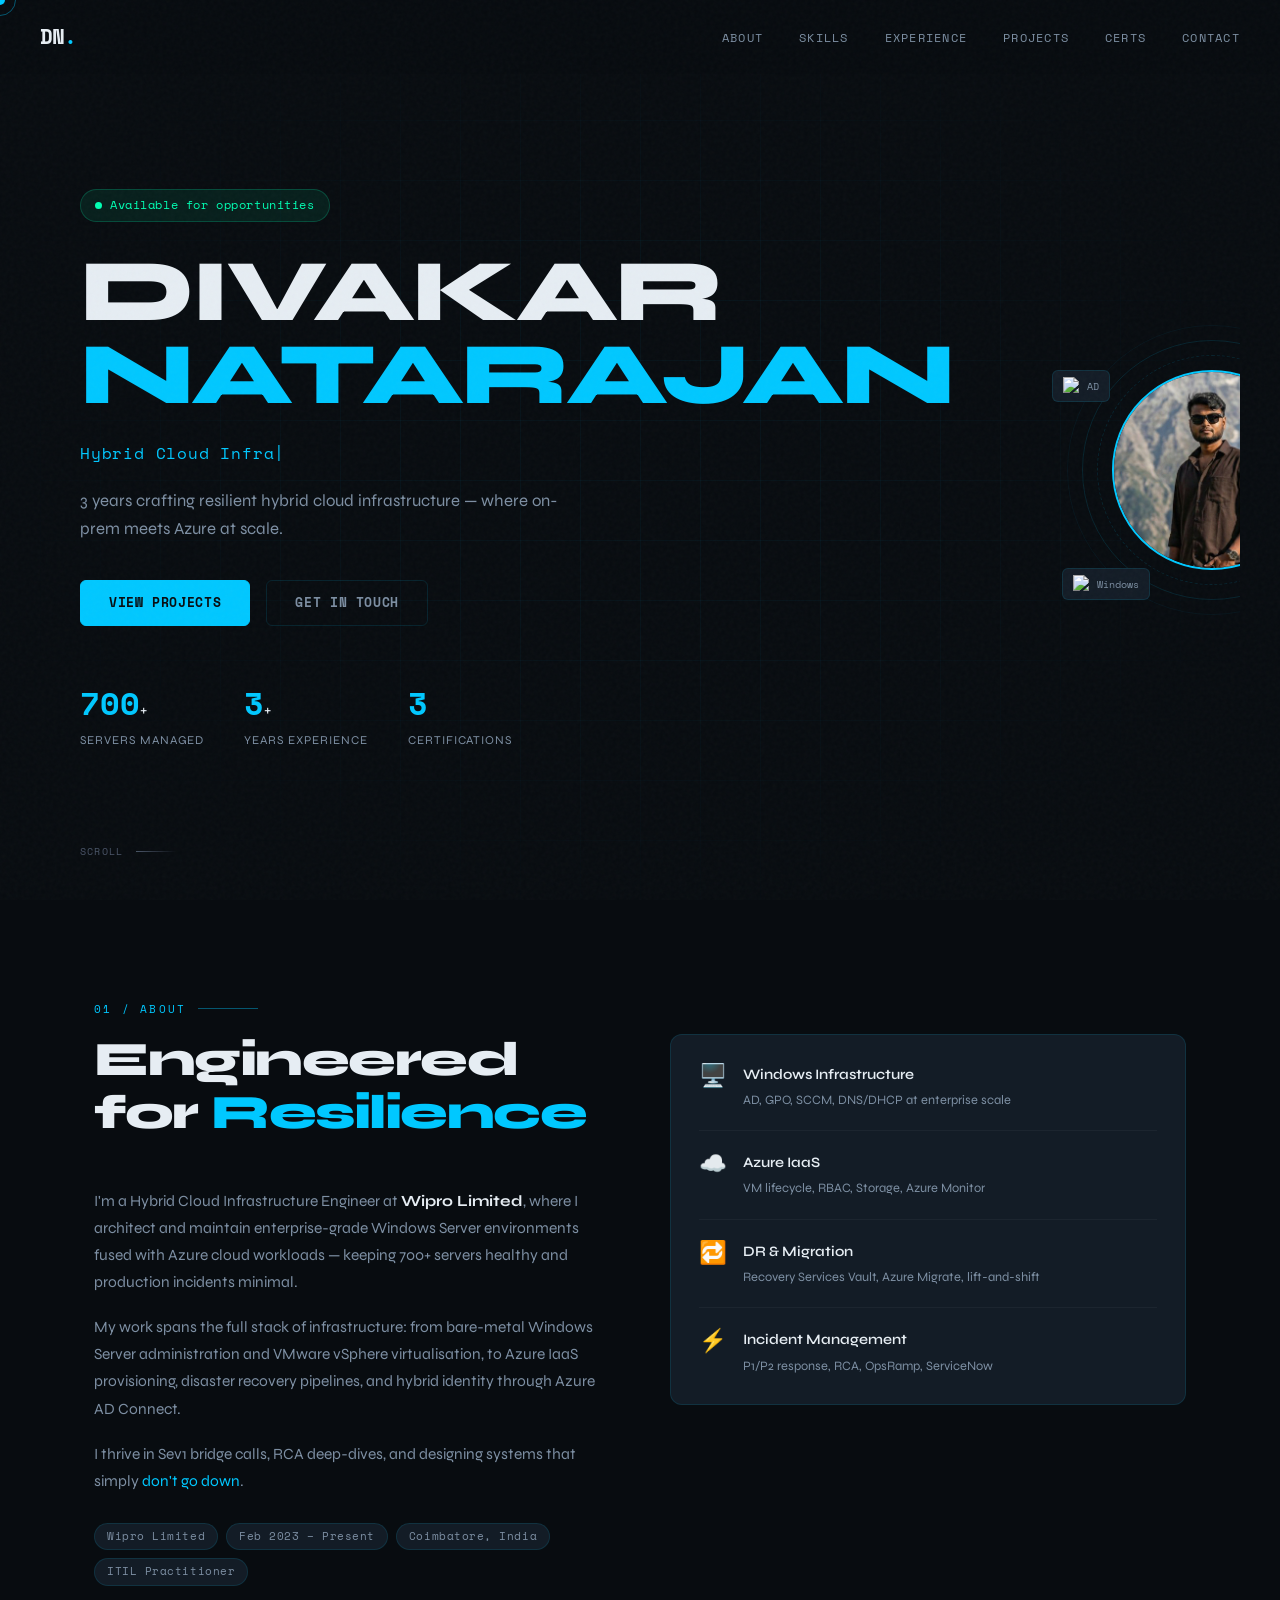
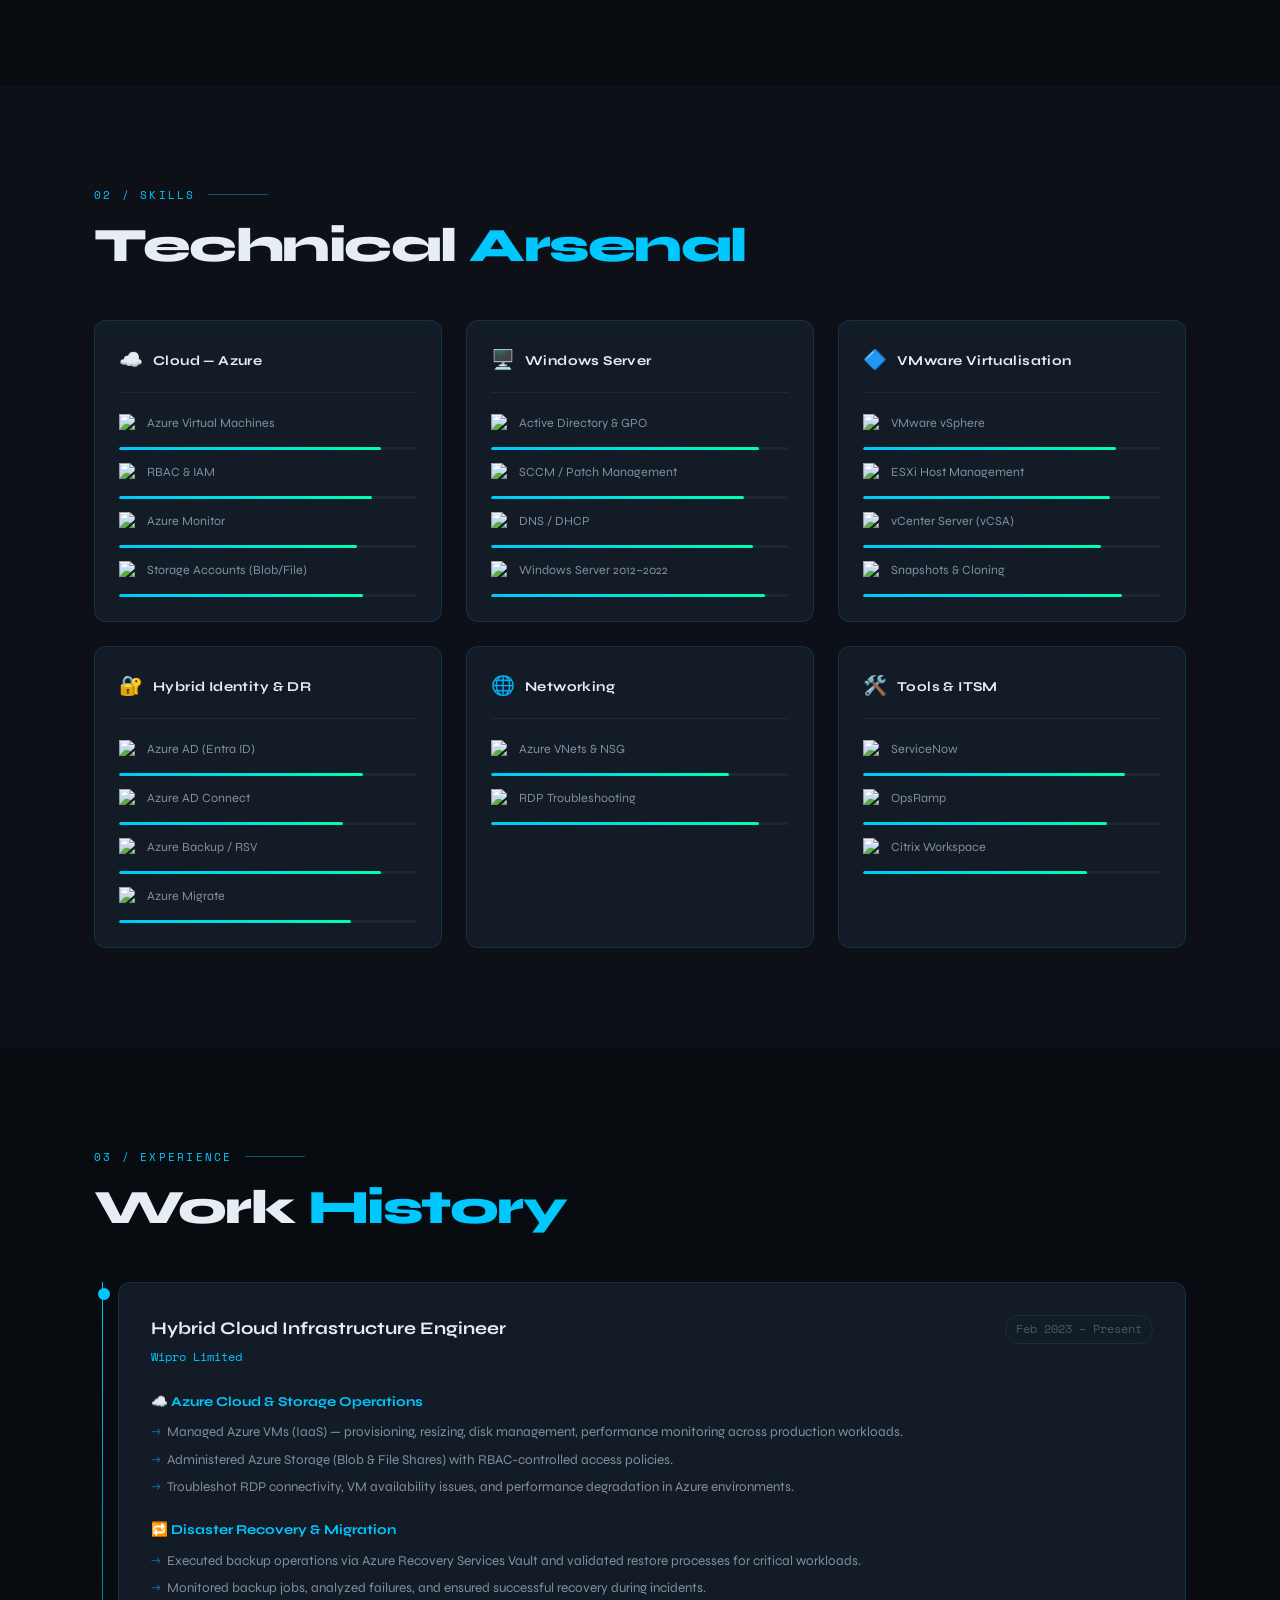
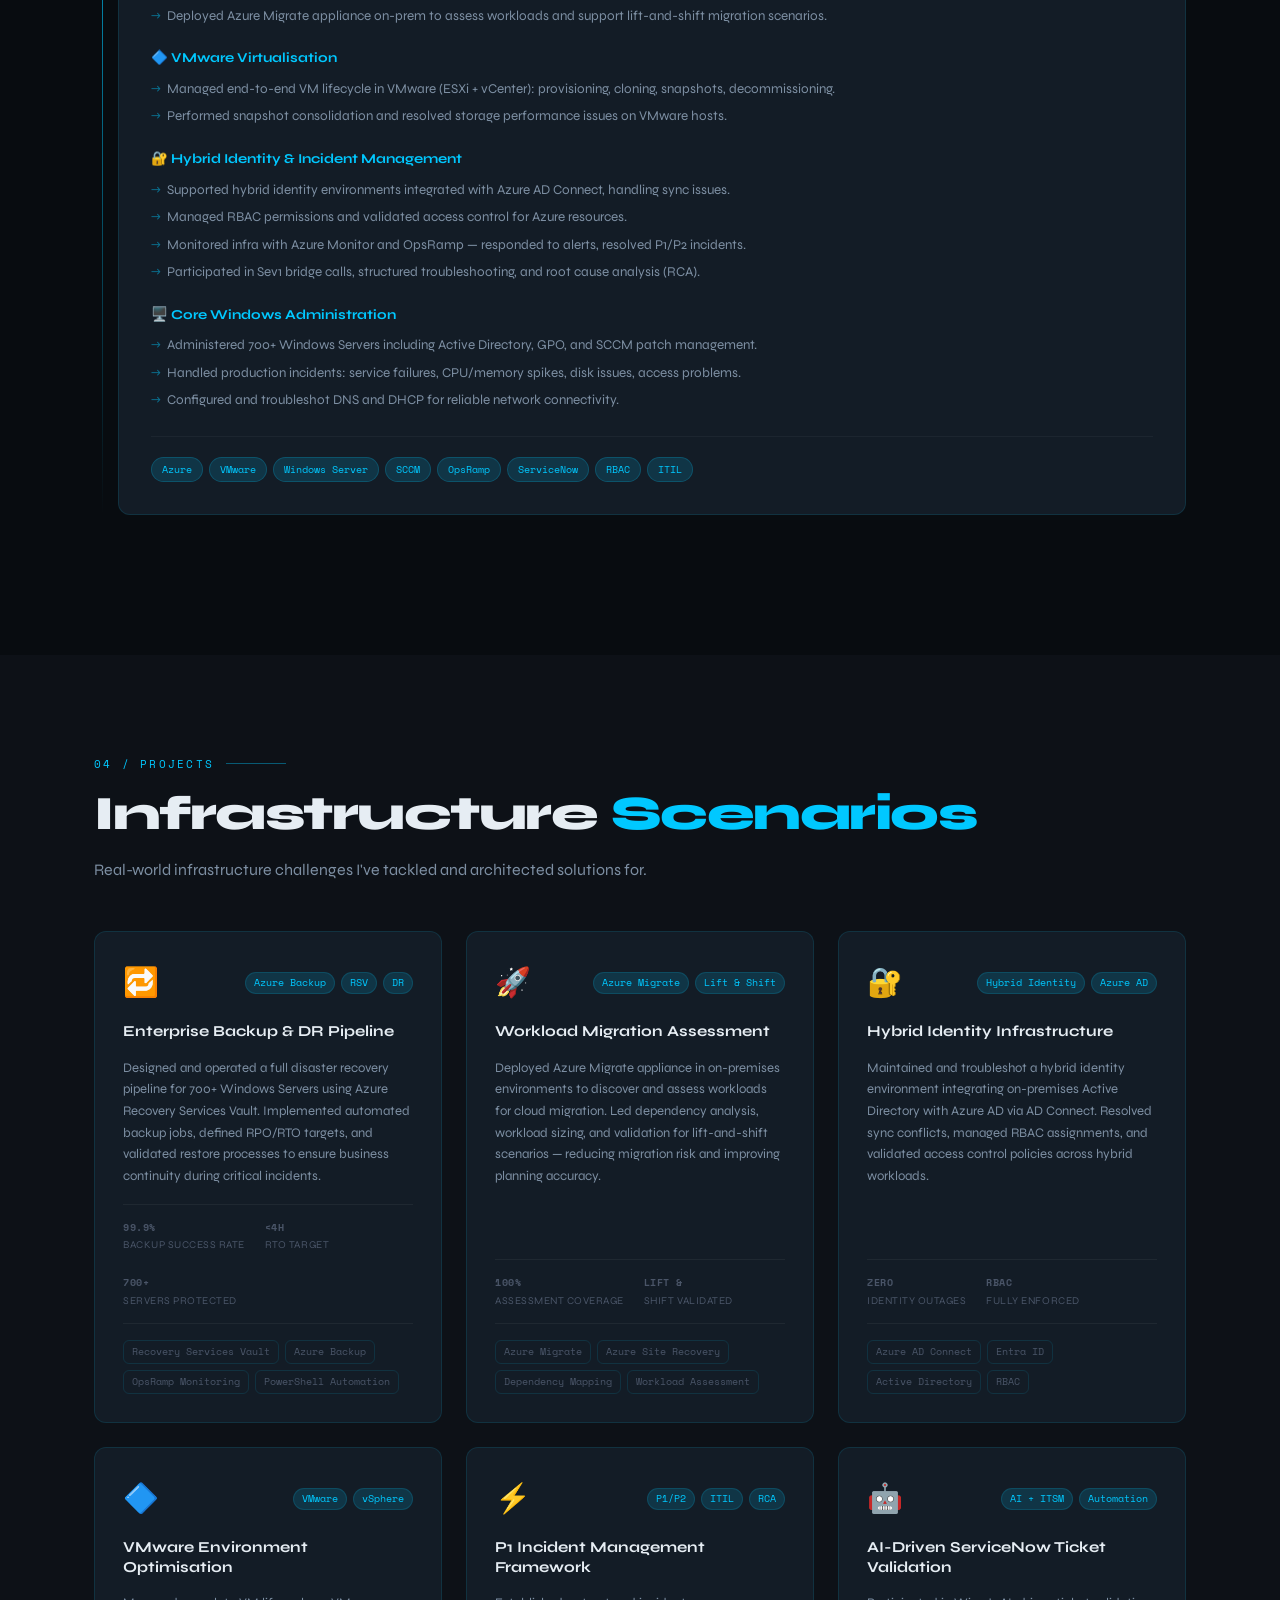
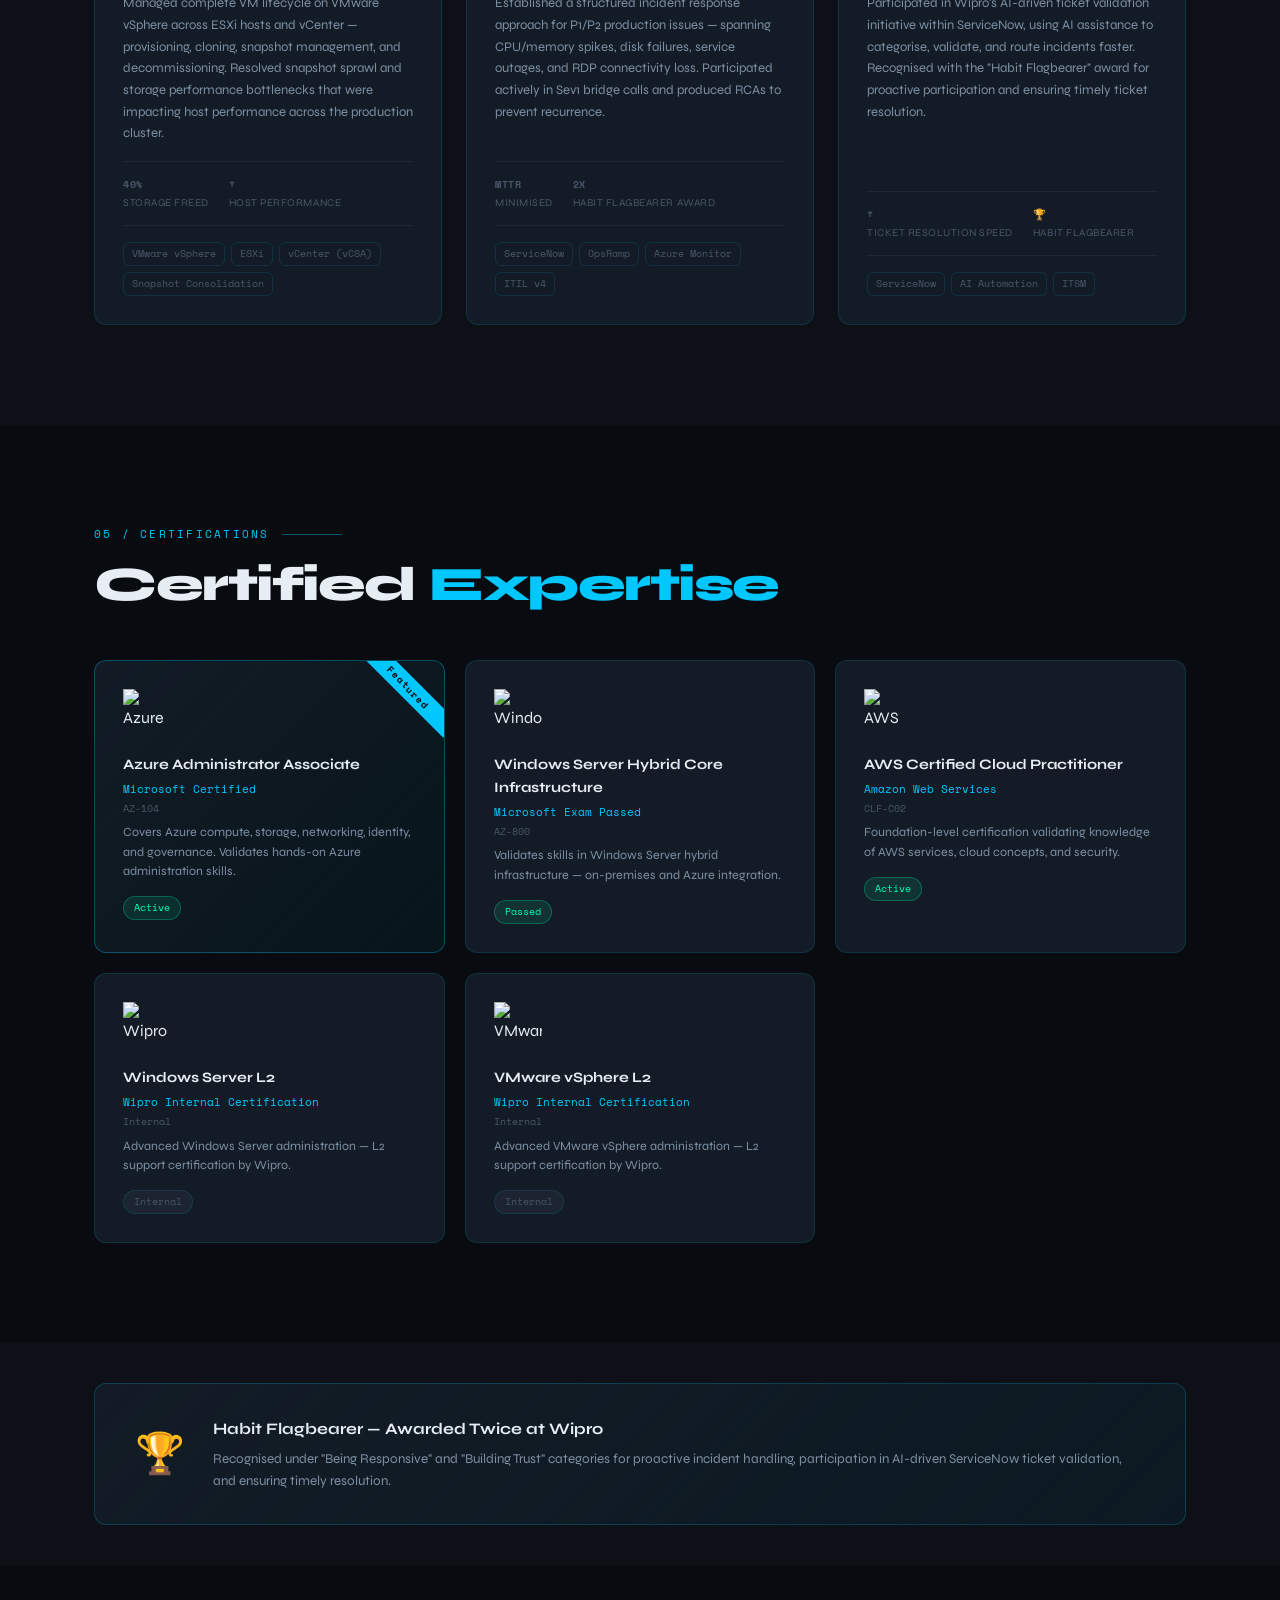
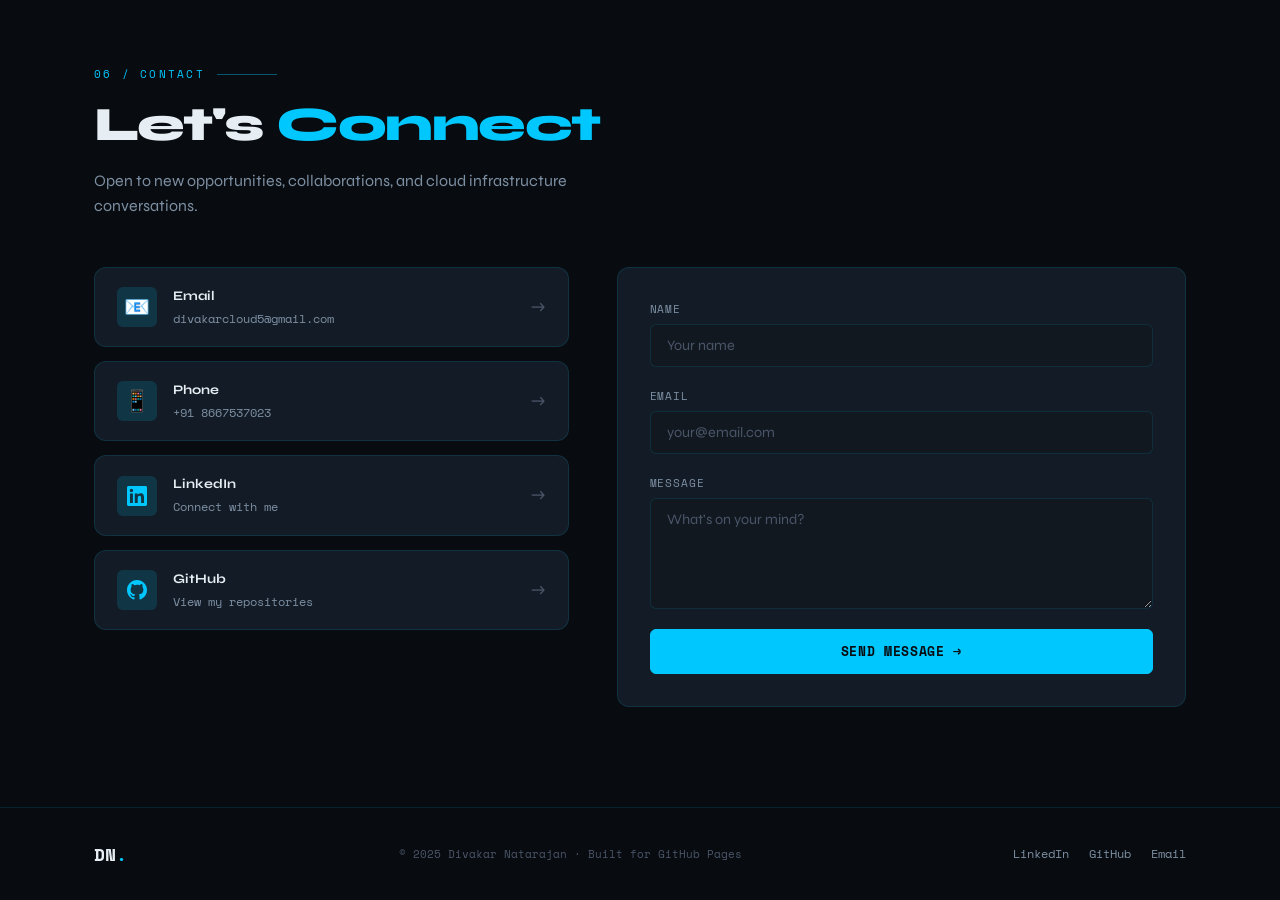
==== commit 71f27c37: "modified ver" ====
--- a/index.html
+++ b/index.html
@@ -73,14 +73,7 @@
     </div>
     <div class="hero-visual">
       <div class="avatar-wrap">
-        <div class="avatar-placeholder">
-          <svg viewBox="0 0 120 120" fill="none" xmlns="http://www.w3.org/2000/svg">
-            <circle cx="60" cy="45" r="22" fill="var(--accent)" opacity="0.15" stroke="var(--accent)" stroke-width="1.5"/>
-            <circle cx="60" cy="45" r="14" fill="var(--accent)" opacity="0.3"/>
-            <path d="M20 100 Q30 72 60 72 Q90 72 100 100" fill="var(--accent)" opacity="0.15" stroke="var(--accent)" stroke-width="1.5"/>
-          </svg>
-          <span class="avatar-label">Photo Coming Soon</span>
-        </div>
+        <img src="[data-uri]" alt="Divakar Natarajan" class="photo" />
         <div class="avatar-ring ring-1"></div>
         <div class="avatar-ring ring-2"></div>
         <div class="avatar-ring ring-3"></div>
@@ -640,7 +633,7 @@
             </div>
             <span class="arrow">→</span>
           </a>
-          <a href="https://www.linkedin.com/in/divakar-natarajan" target="_blank" rel="noopener" class="contact-card">
+          <a href="https://www.linkedin.com/in/divakar-natarajan-u" target="_blank" rel="noopener" class="contact-card">
             <div class="contact-icon">
               <svg width="24" height="24" viewBox="0 0 24 24" fill="currentColor"><path d="M20.447 20.452h-3.554v-5.569c0-1.328-.027-3.037-1.852-3.037-1.853 0-2.136 1.445-2.136 2.939v5.667H9.351V9h3.414v1.561h.046c.477-.9 1.637-1.85 3.37-1.85 3.601 0 4.267 2.37 4.267 5.455v6.286zM5.337 7.433a2.062 2.062 0 0 1-2.063-2.065 2.064 2.064 0 1 1 2.063 2.065zm1.782 13.019H3.555V9h3.564v11.452zM22.225 0H1.771C.792 0 0 .774 0 1.729v20.542C0 23.227.792 24 1.771 24h20.451C23.2 24 24 23.227 24 22.271V1.729C24 .774 23.2 0 22.222 0h.003z"/></svg>
             </div>
@@ -650,7 +643,7 @@
             </div>
             <span class="arrow">→</span>
           </a>
-          <a href="https://github.com/divakar-natarajan" target="_blank" rel="noopener" class="contact-card">
+          <a href="https://github.com/DivakarUchiha" target="_blank" rel="noopener" class="contact-card">
             <div class="contact-icon">
               <svg width="24" height="24" viewBox="0 0 24 24" fill="currentColor"><path d="M12 0C5.374 0 0 5.373 0 12c0 5.302 3.438 9.8 8.207 11.387.599.111.793-.261.793-.577v-2.234c-3.338.726-4.033-1.416-4.033-1.416-.546-1.387-1.333-1.756-1.333-1.756-1.089-.745.083-.729.083-.729 1.205.084 1.839 1.237 1.839 1.237 1.07 1.834 2.807 1.304 3.492.997.107-.775.418-1.305.762-1.604-2.665-.305-5.467-1.334-5.467-5.931 0-1.311.469-2.381 1.236-3.221-.124-.303-.535-1.524.117-3.176 0 0 1.008-.322 3.301 1.23A11.509 11.509 0 0 1 12 5.803c1.02.005 2.047.138 3.006.404 2.291-1.552 3.297-1.23 3.297-1.23.653 1.653.242 2.874.118 3.176.77.84 1.235 1.911 1.235 3.221 0 4.609-2.807 5.624-5.479 5.921.43.372.823 1.102.823 2.222v3.293c0 .319.192.694.801.576C20.566 21.797 24 17.3 24 12c0-6.627-5.373-12-12-12z"/></svg>
             </div>
@@ -689,8 +682,8 @@
         <p class="footer-logo">DN<span class="dot">.</span></p>
         <p class="footer-copy">© 2025 Divakar Natarajan · Built for GitHub Pages</p>
         <div class="footer-links">
-          <a href="https://www.linkedin.com/in/divakar-natarajan" target="_blank">LinkedIn</a>
-          <a href="https://github.com/divakar-natarajan" target="_blank">GitHub</a>
+          <a href="https://www.linkedin.com/in/divakar-natarajan-u" target="_blank">LinkedIn</a>
+          <a href="https://github.com/DivakarUchiha" target="_blank">GitHub</a>
           <a href="mailto:divakarcloud5@gmail.com">Email</a>
         </div>
       </div>
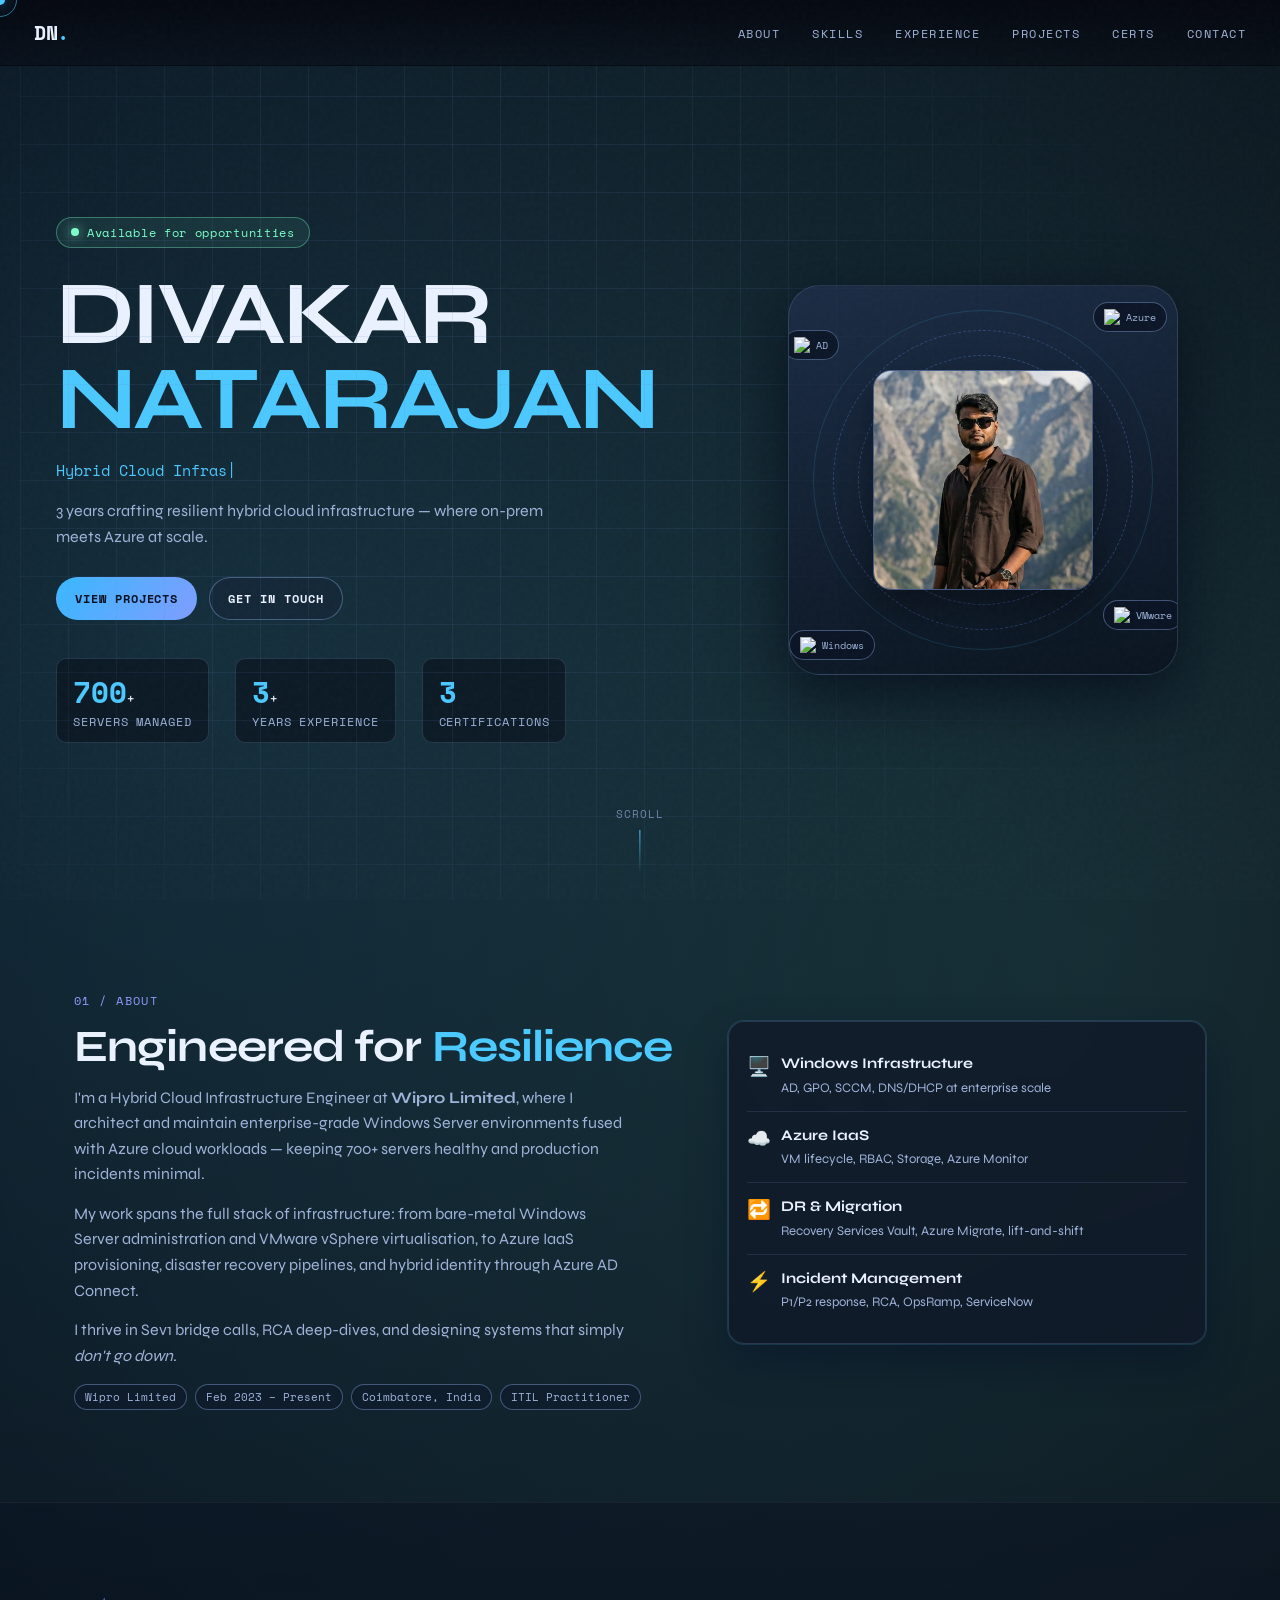
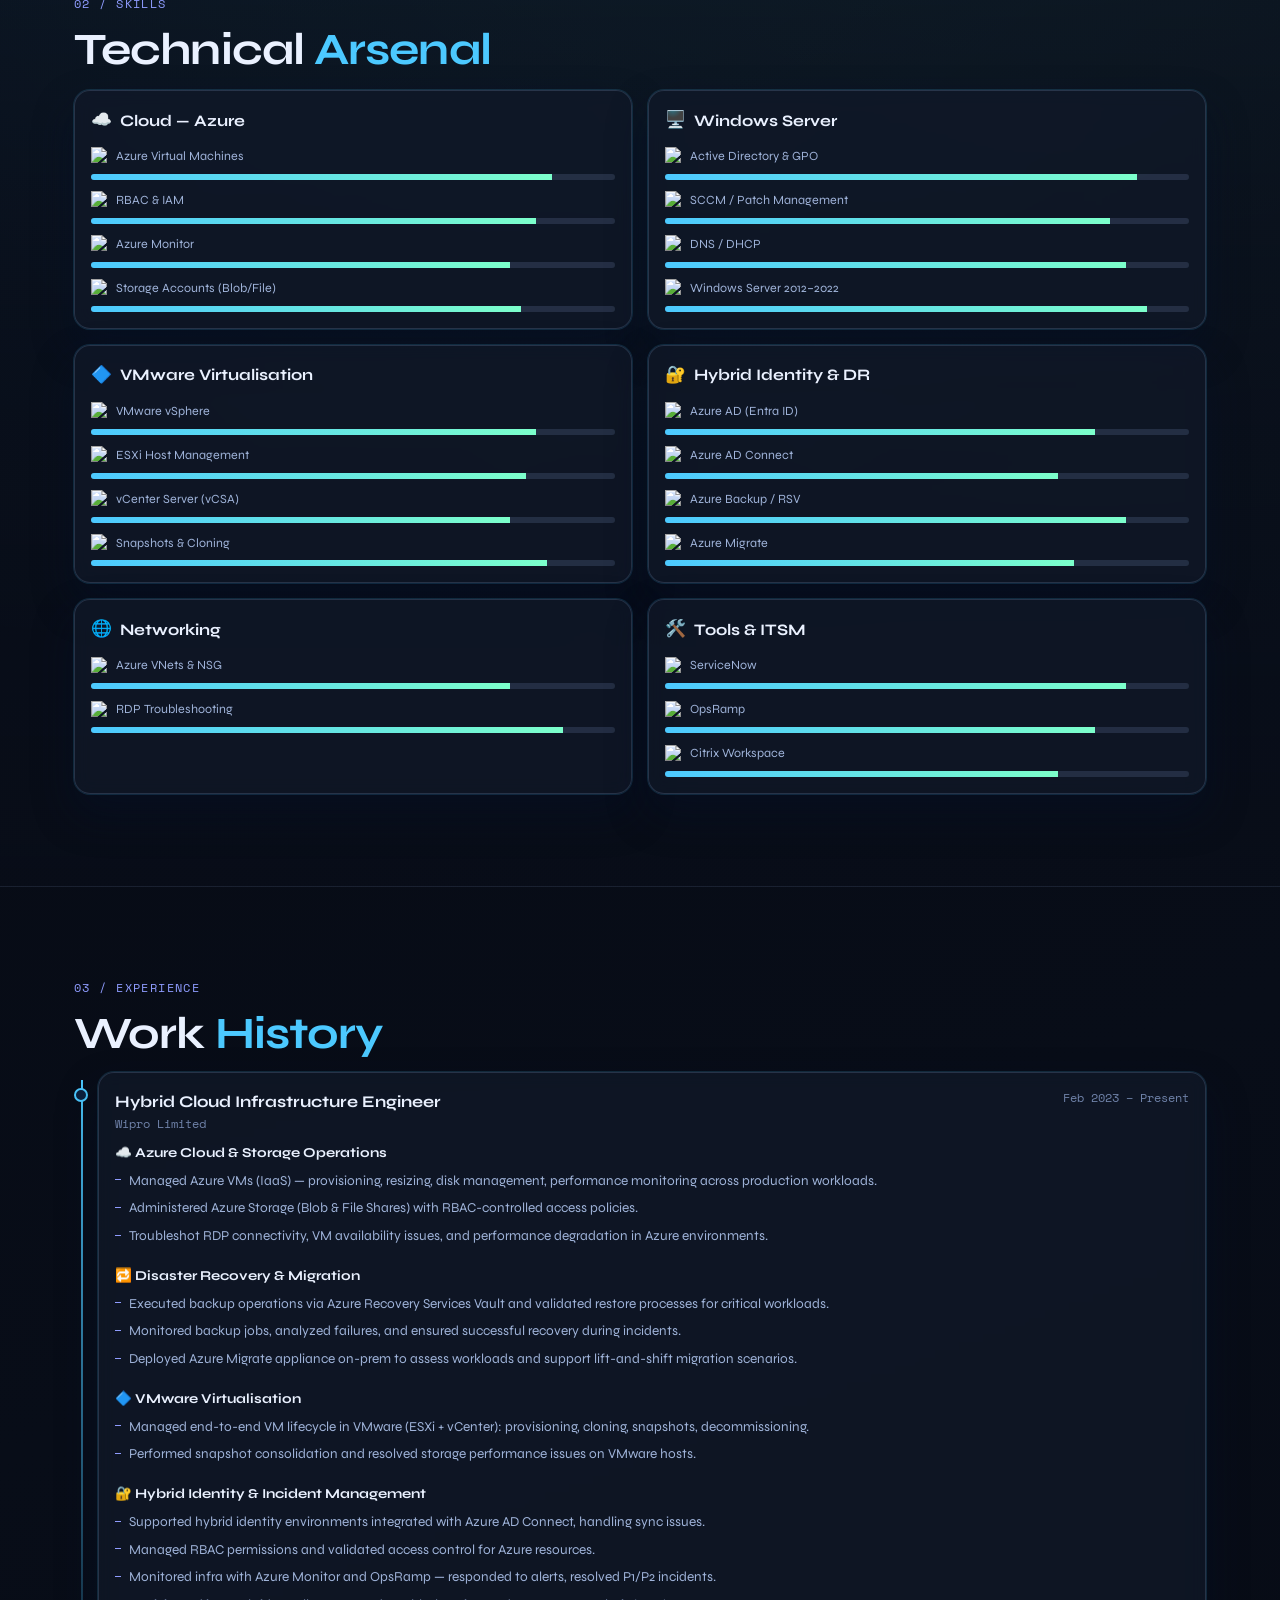
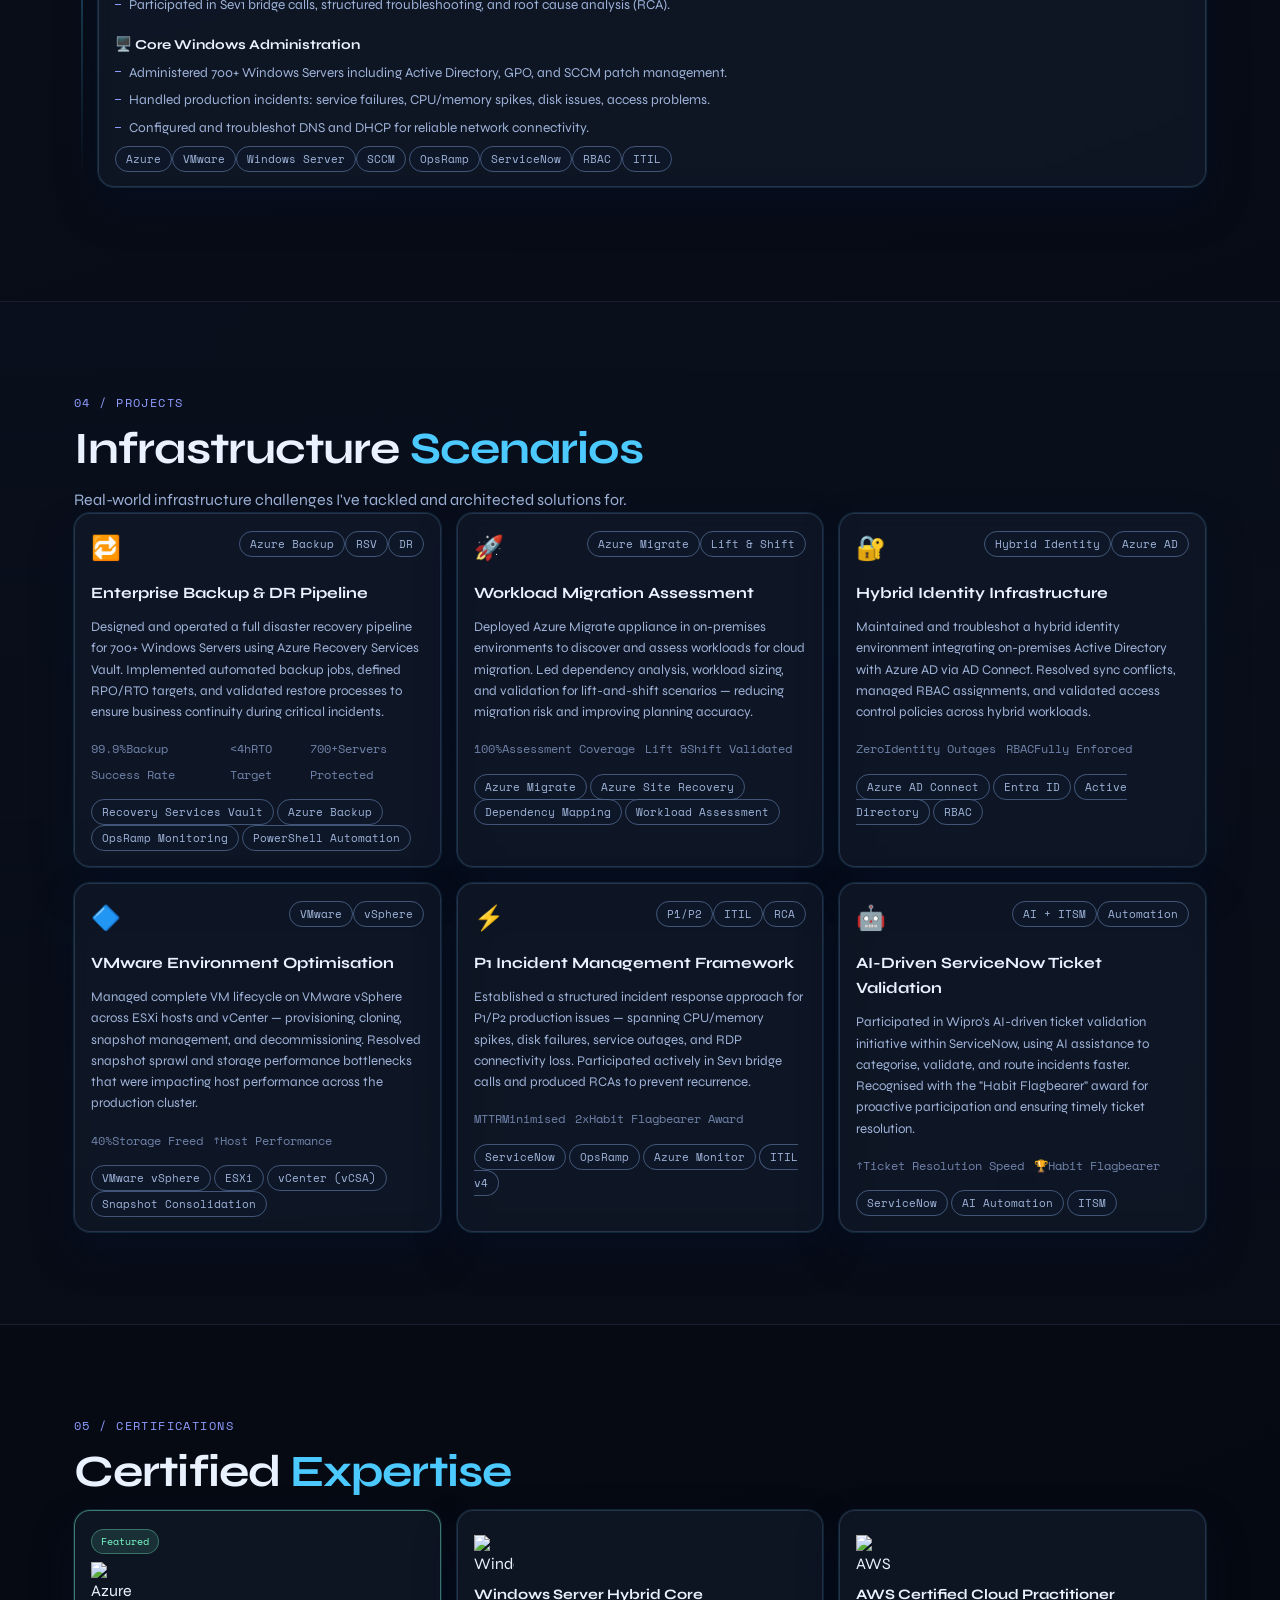
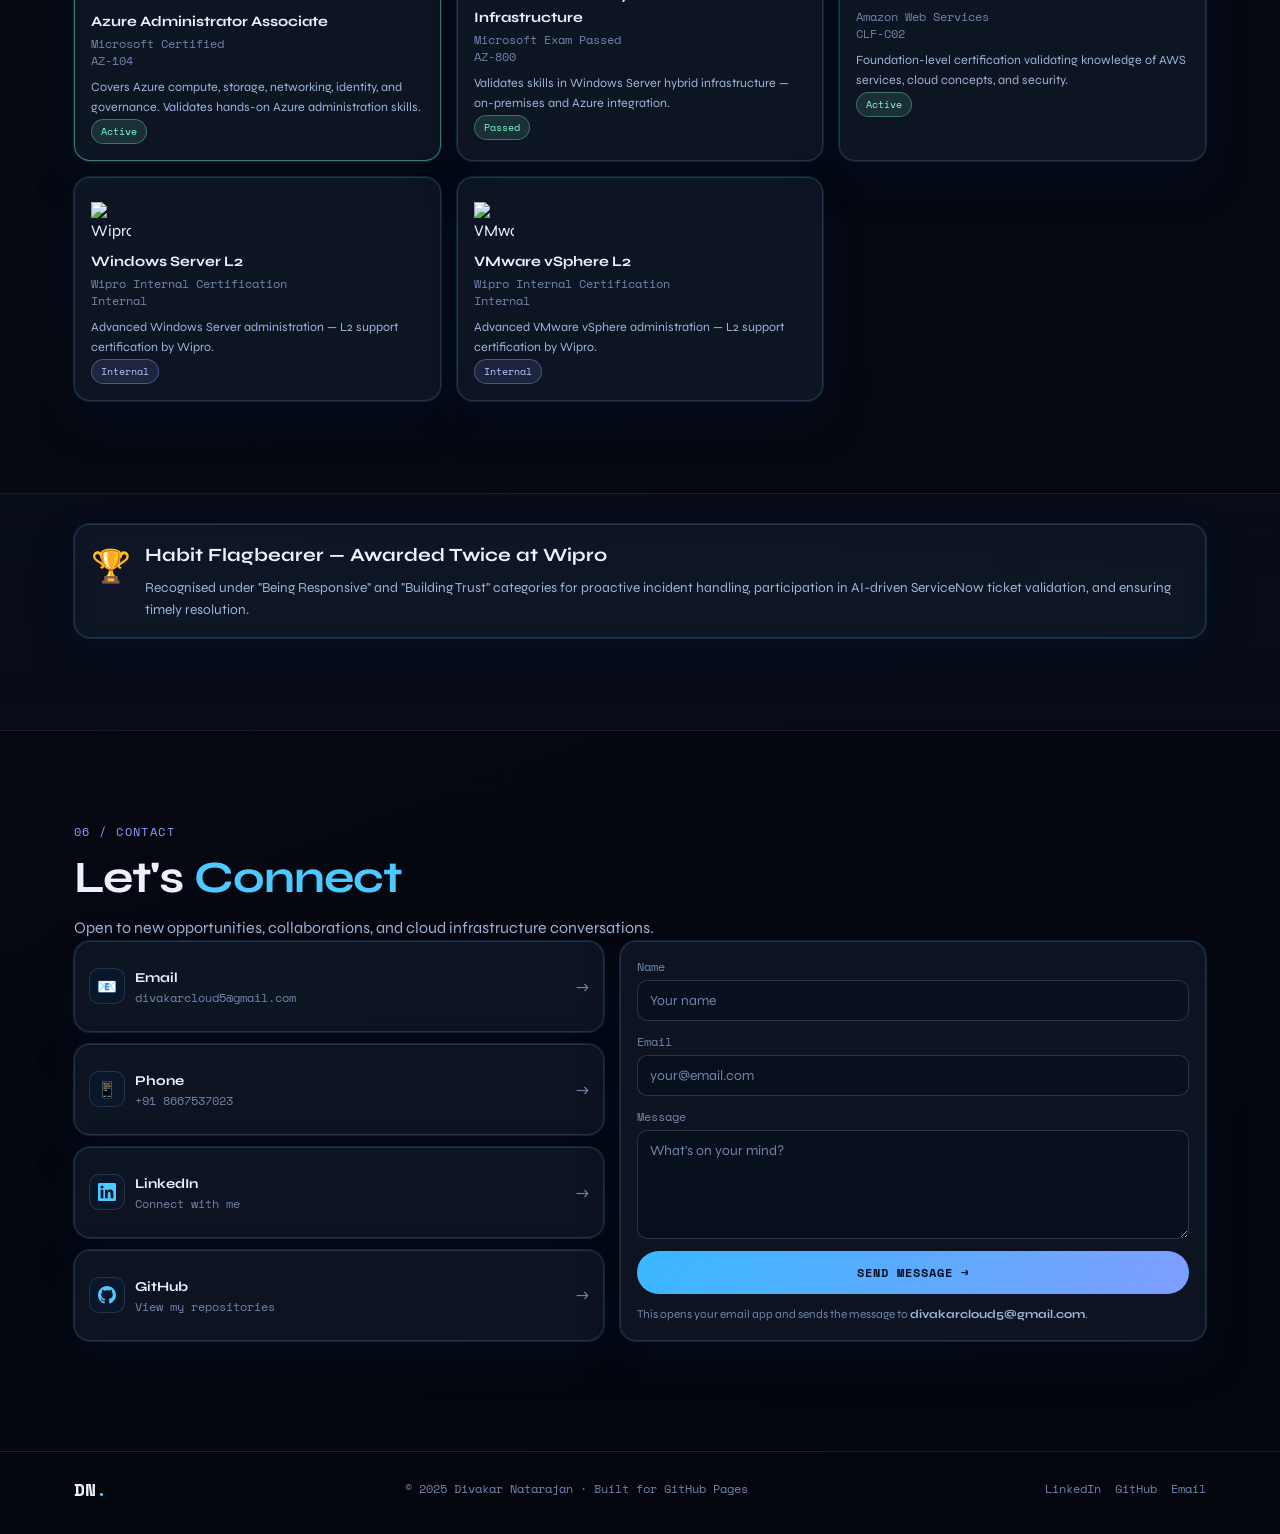
==== commit cd85b93f: "Connect contact form to email app via mailto" ====
--- a/index.html
+++ b/index.html
@@ -658,17 +658,18 @@
           <form class="contact-form" id="contactForm">
             <div class="form-group">
               <label>Name</label>
-              <input type="text" placeholder="Your name" required />
+              <input type="text" name="name" placeholder="Your name" required />
             </div>
             <div class="form-group">
               <label>Email</label>
-              <input type="email" placeholder="your@email.com" required />
+              <input type="email" name="email" placeholder="your@email.com" required />
             </div>
             <div class="form-group">
               <label>Message</label>
-              <textarea rows="5" placeholder="What's on your mind?" required></textarea>
+              <textarea name="message" rows="5" placeholder="What's on your mind?" required></textarea>
             </div>
             <button type="submit" class="btn btn-primary full-width">Send Message →</button>
+            <p class="form-note">This opens your email app and sends the message to <strong>divakarcloud5@gmail.com</strong>.</p>
           </form>
         </div>
       </div>
--- a/style.css
+++ b/style.css
@@ -1,915 +1,366 @@
-/* =========================================
-   DIVAKAR NATARAJAN — PORTFOLIO STYLESHEET
-   Dark Industrial-Tech Aesthetic
-   ========================================= */
-
 :root {
-  --bg: #080c10;
-  --bg-2: #0d1117;
-  --bg-3: #111820;
-  --surface: #131c26;
-  --surface-2: #1a2535;
-  --border: rgba(0, 200, 255, 0.12);
-  --accent: #00c8ff;
-  --accent-2: #00ffb3;
-  --accent-muted: rgba(0, 200, 255, 0.15);
-  --text: #e6edf3;
-  --text-muted: #7d8fa3;
-  --text-dim: #4a5568;
+  --bg: #05070f;
+  --bg-soft: #0a1120;
+  --surface: rgba(16, 24, 40, 0.75);
+  --surface-2: rgba(17, 33, 58, 0.72);
+  --line: rgba(116, 138, 178, 0.25);
+  --line-strong: rgba(132, 163, 217, 0.45);
+  --accent: #4cc9ff;
+  --accent-2: #7cffcb;
+  --accent-3: #8f9cff;
+  --text: #eaf1ff;
+  --text-muted: #9fb3d9;
+  --text-dim: #7083aa;
   --font-display: 'Syne', sans-serif;
   --font-mono: 'Space Mono', monospace;
-  --radius: 12px;
-  --radius-sm: 6px;
-  --transition: 0.3s cubic-bezier(0.4, 0, 0.2, 1);
-  --shadow: 0 4px 32px rgba(0, 0, 0, 0.6);
-  --glow: 0 0 30px rgba(0, 200, 255, 0.2);
-}
-
-/* ── RESET & BASE ── */
-*, *::before, *::after { box-sizing: border-box; margin: 0; padding: 0; }
-
+  --radius: 16px;
+  --radius-sm: 10px;
+  --shadow: 0 20px 60px rgba(1, 6, 20, 0.65);
+  --glow: 0 0 0 1px rgba(76, 201, 255, 0.15), 0 20px 40px rgba(5, 16, 41, 0.45);
+}
+
+* { box-sizing: border-box; margin: 0; padding: 0; }
 html { scroll-behavior: smooth; }
-
 body {
-  background: var(--bg);
+  font-family: var(--font-display);
   color: var(--text);
-  font-family: var(--font-display);
+  background:
+    radial-gradient(circle at 15% 10%, rgba(76, 201, 255, 0.16), transparent 28%),
+    radial-gradient(circle at 85% 15%, rgba(124, 255, 203, 0.1), transparent 26%),
+    linear-gradient(160deg, #05070f 0%, #080d18 45%, #04060d 100%);
   line-height: 1.6;
   overflow-x: hidden;
   cursor: none;
 }
-
 a { color: inherit; text-decoration: none; }
+ul { list-style: none; }
 img { max-width: 100%; display: block; }
-ul { list-style: none; }
-
-/* ── NOISE OVERLAY ── */
+
 .noise {
   position: fixed;
   inset: 0;
+  z-index: 9999;
   pointer-events: none;
-  z-index: 9999;
-  opacity: 0.03;
-  background-image: url("data:image/svg+xml,%3Csvg viewBox='0 0 256 256' xmlns='http://www.w3.org/2000/svg'%3E%3Cfilter id='n'%3E%3CfeTurbulence type='fractalNoise' baseFrequency='0.9' numOctaves='4' stitchTiles='stitch'/%3E%3C/filter%3E%3Crect width='100%25' height='100%25' filter='url(%23n)'/%3E%3C/svg%3E");
-}
-
-/* ── CUSTOM CURSOR ── */
+  opacity: 0.025;
+  background-image: url("data:image/svg+xml,%3Csvg viewBox='0 0 180 180' xmlns='http://www.w3.org/2000/svg'%3E%3Cfilter id='n'%3E%3CfeTurbulence type='fractalNoise' baseFrequency='1.1' numOctaves='2'/%3E%3C/filter%3E%3Crect width='180' height='180' filter='url(%23n)'/%3E%3C/svg%3E");
+}
+
+.cursor, .cursor-trail { position: fixed; top: 0; left: 0; pointer-events: none; z-index: 10000; transform: translate(-50%, -50%); }
 .cursor {
-  width: 10px; height: 10px;
+  width: 10px; height: 10px; border-radius: 999px;
   background: var(--accent);
-  border-radius: 50%;
-  position: fixed;
-  top: 0; left: 0;
-  pointer-events: none;
-  z-index: 10000;
-  transition: transform 0.1s, opacity 0.3s;
-  transform: translate(-50%, -50%);
+  box-shadow: 0 0 16px rgba(76, 201, 255, 0.75);
+  transition: transform .12s ease;
 }
 .cursor-trail {
-  width: 32px; height: 32px;
-  border: 1px solid rgba(0, 200, 255, 0.4);
-  border-radius: 50%;
-  position: fixed;
-  top: 0; left: 0;
-  pointer-events: none;
-  z-index: 9999;
-  transition: transform 0.18s ease, opacity 0.3s;
-  transform: translate(-50%, -50%);
-}
-.cursor.active { transform: translate(-50%, -50%) scale(2); }
-
-/* ── SCROLLBAR ── */
-::-webkit-scrollbar { width: 5px; }
-::-webkit-scrollbar-track { background: var(--bg); }
-::-webkit-scrollbar-thumb { background: var(--accent); border-radius: 99px; }
-
-/* ── CONTAINER ── */
-.container { max-width: 1140px; margin: 0 auto; padding: 0 24px; }
-
-/* ── NAV ── */
+  width: 34px; height: 34px; border-radius: 999px;
+  border: 1px solid rgba(76, 201, 255, 0.55);
+  transition: transform .2s ease;
+}
+.cursor.active { transform: translate(-50%, -50%) scale(1.85); }
+
+::-webkit-scrollbar { width: 8px; }
+::-webkit-scrollbar-track { background: #05070f; }
+::-webkit-scrollbar-thumb { background: linear-gradient(var(--accent), var(--accent-3)); border-radius: 50px; }
+
+.container { max-width: 1180px; margin: 0 auto; padding: 0 24px; }
+
 #navbar {
-  position: fixed; top: 0; left: 0; right: 0;
-  z-index: 1000;
+  position: fixed; inset: 0 0 auto 0; z-index: 1200;
   display: flex; align-items: center; justify-content: space-between;
-  padding: 20px 40px;
-  backdrop-filter: blur(20px);
-  background: rgba(8, 12, 16, 0.85);
+  padding: 18px 34px;
   border-bottom: 1px solid transparent;
-  transition: border-color var(--transition), padding var(--transition);
+  background: linear-gradient(to bottom, rgba(5, 7, 15, .9), rgba(5, 7, 15, .45));
+  backdrop-filter: blur(14px);
+  transition: .25s ease;
 }
 #navbar.scrolled {
-  border-color: var(--border);
-  padding: 14px 40px;
-}
-.nav-logo {
-  font-family: var(--font-mono);
-  font-size: 1.3rem;
-  font-weight: 700;
-  color: var(--text);
-  letter-spacing: -1px;
-}
-.nav-links {
-  display: flex; gap: 36px; align-items: center;
-}
+  padding: 12px 34px;
+  border-color: var(--line);
+  background: rgba(5, 9, 20, .85);
+}
+.nav-logo { font: 700 1.25rem var(--font-mono); letter-spacing: -.02em; }
+.dot, .accent { color: var(--accent); }
+.nav-links { display: flex; align-items: center; gap: 32px; }
 .nav-link {
-  font-family: var(--font-mono);
-  font-size: 0.78rem;
-  color: var(--text-muted);
-  text-transform: uppercase;
-  letter-spacing: 0.1em;
-  position: relative;
-  transition: color var(--transition);
+  font: 400 .78rem var(--font-mono);
+  letter-spacing: .12em; text-transform: uppercase;
+  color: var(--text-muted); position: relative;
 }
 .nav-link::after {
-  content: '';
-  position: absolute; bottom: -4px; left: 0;
-  width: 0; height: 1px;
-  background: var(--accent);
-  transition: width var(--transition);
-}
-.nav-link:hover, .nav-link.active { color: var(--accent); }
+  content: ""; position: absolute; left: 0; bottom: -5px;
+  width: 0; height: 1px; background: linear-gradient(90deg,var(--accent),var(--accent-2));
+  transition: width .25s ease;
+}
+.nav-link:hover, .nav-link.active { color: var(--text); }
 .nav-link:hover::after, .nav-link.active::after { width: 100%; }
-.dot { color: var(--accent); }
-
-/* Mobile toggle */
-.nav-toggle {
-  display: none;
-  flex-direction: column; gap: 5px;
-  background: none; border: none; cursor: none;
-  padding: 6px;
-}
-.nav-toggle span {
-  display: block; width: 24px; height: 2px;
-  background: var(--text-muted);
-  border-radius: 2px;
-  transition: var(--transition);
-}
-.nav-toggle.open span:nth-child(1) { transform: translateY(7px) rotate(45deg); }
-.nav-toggle.open span:nth-child(2) { opacity: 0; }
-.nav-toggle.open span:nth-child(3) { transform: translateY(-7px) rotate(-45deg); }
-
-/* ── HERO ── */
+
+.nav-toggle { display:none; background:none; border:0; cursor:none; }
+.nav-toggle span { display:block; width:23px; height:2px; margin:4px 0; background:var(--text); transition:.2s; }
+.nav-toggle.open span:nth-child(1){transform:translateY(6px) rotate(45deg);} 
+.nav-toggle.open span:nth-child(2){opacity:0;} 
+.nav-toggle.open span:nth-child(3){transform:translateY(-6px) rotate(-45deg);} 
+
 .hero {
   min-height: 100vh;
-  display: flex; align-items: center;
-  padding: 120px 40px 80px;
+  display: grid; grid-template-columns: 1.2fr .9fr;
+  gap: 42px;
+  align-items: center;
+  padding: 130px 36px 70px;
+  max-width: 1240px; margin: 0 auto;
   position: relative;
-  overflow: hidden;
-  gap: 60px;
-  max-width: 1200px;
-  margin: 0 auto;
-}
-
+}
 .hero-grid-lines {
-  position: absolute; inset: 0; pointer-events: none;
+  position:absolute; inset:0; pointer-events:none;
   background-image:
-    linear-gradient(rgba(0,200,255,0.04) 1px, transparent 1px),
-    linear-gradient(90deg, rgba(0,200,255,0.04) 1px, transparent 1px);
-  background-size: 60px 60px;
-  mask-image: radial-gradient(ellipse at 50% 50%, black 30%, transparent 80%);
-}
-
-.hero-content { flex: 1; z-index: 1; }
-
+    linear-gradient(rgba(97, 130, 185, 0.12) 1px, transparent 1px),
+    linear-gradient(90deg, rgba(97, 130, 185, 0.12) 1px, transparent 1px);
+  background-size: 48px 48px;
+  mask-image: radial-gradient(circle at 35% 45%, black 0 35%, transparent 80%);
+}
 .hero-badge {
-  display: inline-flex; align-items: center; gap: 8px;
-  background: rgba(0, 255, 179, 0.08);
-  border: 1px solid rgba(0, 255, 179, 0.2);
-  border-radius: 99px;
-  padding: 6px 14px;
-  font-family: var(--font-mono);
-  font-size: 0.72rem;
+  display:inline-flex; align-items:center; gap:8px;
+  border:1px solid rgba(124,255,203,.35);
   color: var(--accent-2);
-  letter-spacing: 0.05em;
-  margin-bottom: 28px;
-  animation: fadeInUp 0.6s ease both;
-}
-.status-dot {
-  width: 7px; height: 7px;
-  background: var(--accent-2);
-  border-radius: 50%;
-  animation: pulse-green 2s infinite;
-}
-@keyframes pulse-green {
-  0%, 100% { box-shadow: 0 0 0 0 rgba(0,255,179,0.5); }
-  50% { box-shadow: 0 0 0 6px rgba(0,255,179,0); }
-}
-
-.hero-name {
-  font-family: var(--font-display);
-  font-weight: 800;
-  font-size: clamp(3rem, 7vw, 5.5rem);
-  line-height: 0.95;
-  letter-spacing: -3px;
-  display: flex; flex-direction: column;
+  background: rgba(124,255,203,.08);
+  border-radius:999px; padding:6px 14px;
+  font: .72rem var(--font-mono); letter-spacing: .06em;
   margin-bottom: 24px;
 }
-.name-line { display: block; opacity: 0; animation: slideInLeft 0.8s ease forwards; }
-.name-line:nth-child(2) { animation-delay: 0.15s; }
-.name-line.accent { color: var(--accent); }
-
-.hero-title {
-  font-family: var(--font-mono);
-  font-size: clamp(0.85rem, 2vw, 1rem);
-  color: var(--accent);
-  letter-spacing: 0.05em;
-  margin-bottom: 20px;
-  min-height: 1.5em;
-  opacity: 0;
-  animation: fadeInUp 0.6s 0.4s ease both;
-}
+.status-dot { width:8px; height:8px; border-radius:50%; background:var(--accent-2); box-shadow:0 0 12px rgba(124,255,203,.8); }
+.hero-name { font-size: clamp(2.8rem, 7vw, 5.6rem); letter-spacing: -.04em; line-height:.95; margin-bottom: 18px; }
+.name-line { display:block; }
+.hero-title { font: .92rem var(--font-mono); color: var(--accent); min-height: 1.5em; margin-bottom: 16px; }
 .caret { animation: blink 1s infinite; }
-@keyframes blink { 0%, 100% { opacity: 1; } 50% { opacity: 0; } }
-
-.hero-sub {
+@keyframes blink { 50%{opacity:0;} }
+.hero-sub { max-width: 55ch; color: var(--text-muted); margin-bottom: 28px; }
+.hero-cta { display:flex; gap: 12px; flex-wrap:wrap; margin-bottom: 38px; }
+
+.btn {
+  border: 1px solid transparent;
+  border-radius: 999px;
+  padding: 12px 18px;
+  font: 700 .74rem var(--font-mono);
+  letter-spacing:.08em;
+  text-transform: uppercase;
+  display:inline-flex; align-items:center; justify-content:center;
+  transition: .2s ease;
+}
+.btn-primary { background: linear-gradient(125deg,#39b8ff,#7f9dff); color:#041123; }
+.btn-primary:hover { transform: translateY(-2px); box-shadow: 0 10px 24px rgba(65, 171, 255, .35); }
+.btn-ghost { border-color: var(--line-strong); color: var(--text); background: rgba(21, 31, 54, 0.35); }
+.btn-ghost:hover { border-color: var(--accent); color: var(--accent); }
+.full-width { width: 100%; }
+
+.hero-stats { display:flex; gap: 26px; flex-wrap: wrap; }
+.stat { padding: 12px 16px; border-radius: var(--radius-sm); border:1px solid var(--line); background: rgba(8, 14, 25, .58); }
+.stat-num { font: 700 1.8rem var(--font-mono); color: var(--accent); }
+.stat p { font: .72rem var(--font-mono); text-transform: uppercase; color: var(--text-muted); letter-spacing:.08em; }
+
+.hero-visual { display:flex; justify-content:center; }
+.avatar-wrap {
+  width: min(390px, 100%);
+  aspect-ratio: 1/1;
+  border-radius: 32px;
+  background: linear-gradient(170deg, rgba(31,47,77,.72), rgba(8,14,27,.75));
+  border:1px solid var(--line);
+  box-shadow: var(--shadow);
+  position: relative;
+  display:grid; place-items:center;
+  overflow:hidden;
+}
+.avatar-wrap img.photo {
+  width: 220px; height: 220px; object-fit: cover;
+  border-radius: 18px;
+  border:1px solid rgba(145, 176, 255, 0.4);
+  box-shadow: 0 18px 34px rgba(0,0,0,.35);
+  z-index: 2;
+}
+.avatar-ring {
+  position:absolute; border:1px dashed rgba(88, 130, 214, .4); border-radius:50%;
+  animation: spin linear infinite;
+}
+.ring-1{width:250px;height:250px;animation-duration:13s;}
+.ring-2{width:300px;height:300px;animation-duration:20s; animation-direction: reverse;}
+.ring-3{width:340px;height:340px;animation-duration:26s; border-style: solid; border-color: rgba(76, 201, 255, .15);}
+@keyframes spin { to { transform: rotate(360deg); } }
+.float-badge {
+  position:absolute; z-index:3;
+  display:flex; align-items:center; gap:6px;
+  padding: 6px 10px; border-radius: 999px;
+  background: rgba(11, 20, 37, .85);
+  border:1px solid var(--line-strong);
+  font: .64rem var(--font-mono); color: var(--text-muted);
+}
+.float-badge img{ width:16px; height:16px; }
+.b1{ top: 16px; right: 10px; }
+.b2{ bottom: 44px; right: -6px; }
+.b3{ bottom: 14px; left: 0; }
+.b4{ top: 44px; left: -6px; }
+
+.scroll-hint { position:absolute; left:50%; bottom:26px; transform:translateX(-50%); display:grid; gap:8px; place-items:center; color:var(--text-dim); font:.68rem var(--font-mono); letter-spacing:.08em; text-transform:uppercase; }
+.scroll-line { width:1px; height:44px; background:linear-gradient(var(--accent), transparent); }
+
+.section { padding: 92px 0; position: relative; }
+.section-dark {
+  background:
+    linear-gradient(180deg, rgba(10,18,33,.48), rgba(8,13,24,.8));
+  border-top: 1px solid rgba(125, 145, 179, 0.14);
+  border-bottom: 1px solid rgba(125, 145, 179, 0.14);
+}
+.section-label {
+  color: var(--accent-3);
+  font: .74rem var(--font-mono);
+  letter-spacing: .12em;
+  text-transform: uppercase;
+  margin-bottom: 12px;
+}
+.section-title { font-size: clamp(1.8rem, 3.8vw, 2.8rem); line-height: 1.15; margin-bottom: 12px; letter-spacing: -.02em; }
+.section-desc { color: var(--text-muted); max-width: 70ch; }
+
+.about-grid { display:grid; grid-template-columns: 1.25fr .95fr; gap: 24px; }
+.about-text p { color: var(--text-muted); margin-bottom: 14px; max-width: 62ch; }
+.about-tags { display:flex; flex-wrap: wrap; gap: 8px; margin-top: 16px; }
+.tag, .project-tags span, .project-tech span, .timeline-tags span {
+  border:1px solid var(--line-strong);
+  background: rgba(14, 25, 44, .6);
   color: var(--text-muted);
-  font-size: clamp(0.9rem, 2vw, 1.05rem);
-  max-width: 480px;
-  margin-bottom: 36px;
-  line-height: 1.7;
-  opacity: 0;
-  animation: fadeInUp 0.6s 0.55s ease both;
-}
-
-.hero-cta {
-  display: flex; gap: 16px; flex-wrap: wrap;
-  margin-bottom: 52px;
-  opacity: 0;
-  animation: fadeInUp 0.6s 0.7s ease both;
-}
-
-.hero-stats {
-  display: flex; gap: 40px; flex-wrap: wrap;
-  opacity: 0;
-  animation: fadeInUp 0.6s 0.85s ease both;
-}
-.stat { text-align: left; }
-.stat-num {
-  font-family: var(--font-mono);
-  font-size: 2rem;
-  font-weight: 700;
-  color: var(--accent);
-}
-.stat p {
-  font-size: 0.75rem;
-  color: var(--text-muted);
-  text-transform: uppercase;
-  letter-spacing: 0.08em;
-  margin-top: 2px;
-}
-
-/* HERO VISUAL */
-.hero-visual {
-  flex: 0 0 400px;
-  display: flex; justify-content: center; align-items: center;
-  position: relative;
-  z-index: 1;
-  opacity: 0;
-  animation: fadeIn 1s 0.5s ease both;
-}
-.avatar-wrap {
-  position: relative;
-  width: 280px; height: 280px;
-  display: flex; justify-content: center; align-items: center;
-}
-.avatar-placeholder {
-  width: 200px; height: 200px;
-  border-radius: 50%;
+  border-radius: 999px;
+  padding: 4px 10px;
+  font: .66rem var(--font-mono);
+}
+.about-card, .timeline-content, .project-card, .cert-card, .contact-card, .contact-form, .skill-category, .achievements-banner {
+  border:1px solid var(--line);
   background: var(--surface);
-  border: 2px solid var(--border);
-  display: flex; flex-direction: column;
-  justify-content: center; align-items: center;
-  gap: 8px;
-  z-index: 2; position: relative;
-  overflow: hidden;
-}
-.avatar-placeholder svg { width: 80px; height: 80px; }
-.avatar-label { font-family: var(--font-mono); font-size: 0.6rem; color: var(--text-dim); }
-
-/* When user adds photo, just replace .avatar-placeholder with <img> */
-.avatar-wrap img.photo {
-  width: 200px; height: 200px;
-  border-radius: 50%;
-  object-fit: cover;
-  z-index: 2; position: relative;
-  border: 2px solid var(--accent);
-}
-
-.avatar-ring {
-  position: absolute;
-  border-radius: 50%;
-  border: 1px solid var(--border);
-  animation: spin-slow linear infinite;
-}
-.ring-1 { width: 230px; height: 230px; animation-duration: 12s; border-style: dashed; }
-.ring-2 { width: 260px; height: 260px; animation-duration: 20s; animation-direction: reverse; }
-.ring-3 { width: 290px; height: 290px; animation-duration: 30s; border-color: rgba(0,200,255,0.05); }
-@keyframes spin-slow { to { transform: rotate(360deg); } }
-
-/* Floating badges */
-.float-badge {
-  position: absolute;
-  display: flex; align-items: center; gap: 6px;
-  background: var(--surface);
-  border: 1px solid var(--border);
-  border-radius: var(--radius-sm);
-  padding: 6px 10px;
-  font-family: var(--font-mono);
-  font-size: 0.65rem;
-  color: var(--text-muted);
-  backdrop-filter: blur(10px);
-  z-index: 5;
-  animation: float 3s ease-in-out infinite;
-}
-.float-badge img { width: 18px; height: 18px; }
-.b1 { top: 10px; right: -10px; animation-delay: 0s; }
-.b2 { bottom: 40px; right: -20px; animation-delay: 0.75s; }
-.b3 { bottom: 10px; left: -10px; animation-delay: 1.5s; }
-.b4 { top: 40px; left: -20px; animation-delay: 2.25s; }
-@keyframes float {
-  0%, 100% { transform: translateY(0); }
-  50% { transform: translateY(-8px); }
-}
-
-/* SCROLL HINT */
-.scroll-hint {
-  position: absolute;
-  bottom: 40px; left: 40px;
-  display: flex; align-items: center; gap: 12px;
-  font-family: var(--font-mono); font-size: 0.65rem;
-  color: var(--text-dim); letter-spacing: 0.12em;
-  text-transform: uppercase;
-  writing-mode: horizontal-tb;
-}
-.scroll-line {
-  width: 40px; height: 1px;
-  background: linear-gradient(90deg, var(--text-dim), transparent);
-  animation: scroll-pulse 2s ease infinite;
-}
-@keyframes scroll-pulse {
-  0%, 100% { opacity: 0.4; width: 40px; }
-  50% { opacity: 1; width: 60px; }
-}
-
-/* ── BUTTONS ── */
-.btn {
-  display: inline-flex; align-items: center; gap: 8px;
-  padding: 12px 28px;
-  border-radius: var(--radius-sm);
-  font-family: var(--font-mono);
-  font-size: 0.8rem;
-  font-weight: 700;
-  letter-spacing: 0.05em;
-  text-transform: uppercase;
-  cursor: none;
-  transition: all var(--transition);
-  border: 1px solid transparent;
-}
-.btn-primary {
-  background: var(--accent);
-  color: var(--bg);
-  border-color: var(--accent);
-}
-.btn-primary:hover {
-  background: transparent;
-  color: var(--accent);
+  backdrop-filter: blur(8px);
+  border-radius: var(--radius);
   box-shadow: var(--glow);
 }
-.btn-ghost {
-  background: transparent;
-  color: var(--text-muted);
-  border-color: var(--border);
-}
-.btn-ghost:hover {
-  border-color: var(--accent);
-  color: var(--accent);
-}
-.full-width { width: 100%; justify-content: center; }
-
-/* ── SECTIONS ── */
-.section { padding: 100px 0; }
-.section-dark { background: var(--bg-2); }
-
-.section-label {
-  font-family: var(--font-mono);
-  font-size: 0.7rem;
-  color: var(--accent);
-  letter-spacing: 0.2em;
-  text-transform: uppercase;
-  margin-bottom: 16px;
-  display: flex; align-items: center; gap: 12px;
-}
-.section-label::after {
-  content: '';
-  flex: 1; max-width: 60px; height: 1px;
-  background: var(--accent); opacity: 0.4;
-}
-.section-title {
-  font-family: var(--font-display);
-  font-weight: 800;
-  font-size: clamp(2rem, 5vw, 3rem);
-  line-height: 1.1;
-  margin-bottom: 48px;
-  letter-spacing: -1.5px;
-}
-.section-desc {
-  color: var(--text-muted);
-  font-size: 1rem;
-  margin-top: -32px;
-  margin-bottom: 48px;
-  max-width: 560px;
-}
-.accent { color: var(--accent); }
-
-/* ── ABOUT ── */
-.about-grid {
-  display: grid;
-  grid-template-columns: 1fr 1fr;
-  gap: 60px;
-  align-items: start;
-}
-.about-text p {
-  color: var(--text-muted);
-  margin-bottom: 18px;
-  line-height: 1.75;
-  font-size: 0.97rem;
-}
-.about-text strong { color: var(--text); }
-.about-text em { color: var(--accent); font-style: normal; }
-.about-tags {
-  display: flex; flex-wrap: wrap; gap: 8px;
-  margin-top: 28px;
-}
-.tag {
-  font-family: var(--font-mono);
-  font-size: 0.68rem;
-  padding: 4px 12px;
-  border: 1px solid var(--border);
-  border-radius: 99px;
-  color: var(--text-muted);
-  background: var(--surface);
-  letter-spacing: 0.05em;
-}
-.about-card {
-  background: var(--surface);
-  border: 1px solid var(--border);
-  border-radius: var(--radius);
-  padding: 28px;
-  display: flex; flex-direction: column; gap: 20px;
-}
-.card-row {
-  display: flex; align-items: flex-start; gap: 16px;
-  padding-bottom: 20px;
-  border-bottom: 1px solid rgba(255,255,255,0.04);
-}
-.card-row:last-child { border-bottom: none; padding-bottom: 0; }
-.card-icon { font-size: 1.4rem; line-height: 1; flex-shrink: 0; margin-top: 2px; }
-.card-row h4 { font-size: 0.9rem; font-weight: 600; margin-bottom: 4px; }
-.card-row p { font-size: 0.8rem; color: var(--text-muted); }
-
-/* ── SKILLS ── */
-.skills-grid {
-  display: grid;
-  grid-template-columns: repeat(3, 1fr);
-  gap: 24px;
-}
-.skill-category {
-  background: var(--surface);
-  border: 1px solid var(--border);
-  border-radius: var(--radius);
-  padding: 24px;
-  transition: border-color var(--transition), box-shadow var(--transition);
-}
-.skill-category:hover {
-  border-color: rgba(0,200,255,0.3);
-  box-shadow: 0 0 20px rgba(0,200,255,0.05);
-}
-.skill-cat-header {
-  display: flex; align-items: center; gap: 10px;
-  margin-bottom: 20px;
-  padding-bottom: 16px;
-  border-bottom: 1px solid rgba(255,255,255,0.06);
-}
-.skill-cat-icon { font-size: 1.2rem; }
-.skill-cat-header h3 {
-  font-size: 0.85rem;
-  font-weight: 700;
-  letter-spacing: 0.03em;
-}
-.skill-items { display: flex; flex-direction: column; gap: 12px; }
-.skill-item {
-  display: flex; align-items: center; gap: 10px;
-  flex-wrap: wrap;
-}
-.skill-item img { width: 18px; height: 18px; flex-shrink: 0; }
-.skill-item span { font-size: 0.78rem; color: var(--text-muted); flex: 1; min-width: 100px; }
-.skill-bar {
-  width: 100%;
-  height: 3px;
-  background: var(--surface-2);
-  border-radius: 99px;
-  overflow: hidden;
-  margin-top: 4px;
-}
-.skill-fill {
-  height: 100%;
-  width: 0;
-  background: linear-gradient(90deg, var(--accent), var(--accent-2));
-  border-radius: 99px;
-  transition: width 1.2s cubic-bezier(0.4, 0, 0.2, 1);
-}
-
-/* ── TIMELINE ── */
-.timeline { position: relative; padding-left: 24px; }
-.timeline::before {
-  content: '';
-  position: absolute; left: 8px; top: 0; bottom: 0;
-  width: 1px;
-  background: linear-gradient(to bottom, var(--accent), transparent);
-}
-.timeline-item { position: relative; margin-bottom: 40px; }
-.timeline-dot {
-  position: absolute; left: -20px; top: 6px;
-  width: 12px; height: 12px;
-  border-radius: 50%;
-  background: var(--bg);
-  border: 2px solid var(--accent);
-  transition: background var(--transition);
-}
-.timeline-item.active .timeline-dot { background: var(--accent); }
-.timeline-content {
-  background: var(--surface);
-  border: 1px solid var(--border);
-  border-radius: var(--radius);
-  padding: 32px;
-  transition: border-color var(--transition);
-}
-.timeline-content:hover { border-color: rgba(0,200,255,0.3); }
-.timeline-header {
-  display: flex; justify-content: space-between; align-items: flex-start;
-  margin-bottom: 24px; gap: 20px; flex-wrap: wrap;
-}
-.timeline-header h3 {
-  font-size: 1.1rem; font-weight: 700; margin-bottom: 4px;
-}
-.company { font-family: var(--font-mono); font-size: 0.75rem; color: var(--accent); }
-.timeline-date {
-  font-family: var(--font-mono); font-size: 0.72rem;
-  color: var(--text-dim); white-space: nowrap;
-  border: 1px solid var(--border);
-  padding: 4px 10px; border-radius: 99px;
-}
-.timeline-body { display: flex; flex-direction: column; gap: 20px; }
-.exp-group h4 {
-  font-size: 0.85rem; font-weight: 700;
-  color: var(--accent); margin-bottom: 10px;
-}
-.exp-group ul { display: flex; flex-direction: column; gap: 6px; }
-.exp-group li {
-  font-size: 0.84rem; color: var(--text-muted);
-  padding-left: 16px; position: relative; line-height: 1.6;
-}
-.exp-group li::before {
-  content: '→';
-  position: absolute; left: 0;
-  color: var(--accent); opacity: 0.5;
-  font-size: 0.75rem;
-}
-.timeline-tags {
-  display: flex; flex-wrap: wrap; gap: 6px;
-  margin-top: 24px; padding-top: 20px;
-  border-top: 1px solid rgba(255,255,255,0.04);
-}
-.timeline-tags span {
-  font-family: var(--font-mono); font-size: 0.65rem;
-  padding: 3px 10px;
-  background: var(--accent-muted);
-  border: 1px solid rgba(0,200,255,0.2);
-  border-radius: 99px;
-  color: var(--accent);
-}
-
-/* ── PROJECTS ── */
-.projects-grid {
-  display: grid;
-  grid-template-columns: repeat(3, 1fr);
-  gap: 24px;
-}
-.project-card {
-  background: var(--surface);
-  border: 1px solid var(--border);
-  border-radius: var(--radius);
-  padding: 28px;
-  display: flex; flex-direction: column; gap: 16px;
-  transition: all var(--transition);
-  position: relative;
-  overflow: hidden;
-}
-.project-card::before {
-  content: '';
-  position: absolute; inset: 0;
-  background: linear-gradient(135deg, rgba(0,200,255,0.05), transparent);
-  opacity: 0;
-  transition: opacity var(--transition);
-}
-.project-card:hover {
-  border-color: rgba(0,200,255,0.35);
-  transform: translateY(-4px);
-  box-shadow: 0 20px 40px rgba(0,0,0,0.5), var(--glow);
-}
-.project-card:hover::before { opacity: 1; }
-.project-header {
-  display: flex; justify-content: space-between; align-items: center; flex-wrap: wrap; gap: 8px;
-}
-.project-icon { font-size: 1.8rem; }
-.project-tags { display: flex; gap: 6px; flex-wrap: wrap; }
-.project-tags span {
-  font-family: var(--font-mono); font-size: 0.6rem;
-  padding: 2px 8px;
-  background: var(--accent-muted);
-  border: 1px solid rgba(0,200,255,0.15);
-  border-radius: 99px;
-  color: var(--accent);
-}
-.project-card h3 { font-size: 0.95rem; font-weight: 700; line-height: 1.3; }
-.project-card p { font-size: 0.82rem; color: var(--text-muted); line-height: 1.65; flex: 1; }
-.project-metrics {
-  display: flex; gap: 20px; flex-wrap: wrap;
-  padding: 14px 0;
-  border-top: 1px solid rgba(255,255,255,0.05);
-  border-bottom: 1px solid rgba(255,255,255,0.05);
-}
-.metric { display: flex; flex-direction: column; gap: 2px; }
-.metric-val {
-  font-family: var(--font-mono); font-size: 1rem; font-weight: 700;
-  color: var(--accent-2);
-}
-.metric span { font-size: 0.65rem; color: var(--text-dim); text-transform: uppercase; letter-spacing: 0.05em; }
-.project-tech { display: flex; flex-wrap: wrap; gap: 6px; }
-.project-tech span {
-  font-family: var(--font-mono); font-size: 0.62rem;
-  padding: 3px 8px;
-  border: 1px solid var(--border);
-  border-radius: var(--radius-sm);
-  color: var(--text-dim);
-}
-
-/* ── CERTIFICATIONS ── */
-.certs-grid {
-  display: grid;
-  grid-template-columns: repeat(3, 1fr);
-  gap: 20px;
-}
-.cert-card {
-  background: var(--surface);
-  border: 1px solid var(--border);
-  border-radius: var(--radius);
-  padding: 28px;
-  display: flex; flex-direction: column; gap: 16px;
-  position: relative; overflow: hidden;
-  transition: all var(--transition);
-}
-.cert-card.featured {
-  border-color: rgba(0,200,255,0.3);
-  background: linear-gradient(135deg, var(--surface), rgba(0,200,255,0.05));
-  grid-column: span 1;
-}
-.cert-card:hover {
-  transform: translateY(-4px);
-  border-color: rgba(0,200,255,0.4);
-  box-shadow: 0 20px 40px rgba(0,0,0,0.4);
-}
-.cert-ribbon {
-  position: absolute; top: 16px; right: -24px;
-  background: var(--accent);
-  color: var(--bg);
-  font-family: var(--font-mono);
-  font-size: 0.6rem;
-  font-weight: 700;
-  padding: 3px 32px;
-  transform: rotate(45deg);
-  letter-spacing: 0.1em;
-}
-.cert-logo img { width: 48px; height: 48px; object-fit: contain; }
-.cert-body h3 { font-size: 0.9rem; font-weight: 700; margin-bottom: 4px; }
-.cert-issuer { font-family: var(--font-mono); font-size: 0.7rem; color: var(--accent); }
-.cert-code {
-  font-family: var(--font-mono); font-size: 0.65rem;
-  color: var(--text-dim); margin-top: 2px;
-}
-.cert-desc { font-size: 0.78rem; color: var(--text-muted); line-height: 1.55; margin-top: 6px; }
-.cert-badge {
-  display: inline-block;
-  font-family: var(--font-mono); font-size: 0.62rem;
-  padding: 3px 10px;
-  background: rgba(0,255,179,0.1);
-  border: 1px solid rgba(0,255,179,0.25);
-  color: var(--accent-2);
-  border-radius: 99px;
-  width: fit-content;
-}
-.cert-badge.internal-badge {
-  background: rgba(125,143,163,0.08);
-  border-color: var(--border);
-  color: var(--text-dim);
-}
-
-/* ── ACHIEVEMENTS ── */
-.achievements-section { padding: 40px 0; }
-.achievements-banner {
-  display: flex; align-items: center; gap: 28px;
-  background: linear-gradient(135deg, var(--surface), rgba(0,200,255,0.05));
-  border: 1px solid rgba(0,200,255,0.2);
-  border-radius: var(--radius);
-  padding: 32px 40px;
-}
-.ach-icon { font-size: 2.5rem; flex-shrink: 0; }
-.ach-text h3 { font-size: 1rem; font-weight: 700; margin-bottom: 6px; }
-.ach-text p { font-size: 0.84rem; color: var(--text-muted); line-height: 1.65; }
-
-/* ── CONTACT ── */
-.contact-grid {
-  display: grid;
-  grid-template-columns: 1fr 1.2fr;
-  gap: 48px;
-  align-items: start;
-}
-.contact-links { display: flex; flex-direction: column; gap: 14px; }
-.contact-card {
-  display: flex; align-items: center; gap: 16px;
-  background: var(--surface);
-  border: 1px solid var(--border);
-  border-radius: var(--radius);
-  padding: 18px 22px;
-  transition: all var(--transition);
-  cursor: none;
-}
-.contact-card:hover {
-  border-color: rgba(0,200,255,0.35);
-  transform: translateX(6px);
-  box-shadow: var(--glow);
-}
-.contact-icon {
-  font-size: 1.3rem;
-  width: 40px; height: 40px;
-  display: flex; align-items: center; justify-content: center;
-  background: var(--accent-muted);
-  border-radius: var(--radius-sm);
-  color: var(--accent);
-  flex-shrink: 0;
-}
-.contact-icon svg { width: 20px; height: 20px; }
-.contact-card h4 { font-size: 0.82rem; font-weight: 700; margin-bottom: 2px; }
-.contact-card p { font-size: 0.75rem; color: var(--text-muted); font-family: var(--font-mono); }
-.arrow {
-  margin-left: auto;
-  color: var(--text-dim);
-  font-size: 1.1rem;
-  transition: color var(--transition), transform var(--transition);
-}
+.about-card { padding: 18px; }
+.card-row { display:grid; grid-template-columns:auto 1fr; gap:10px; padding: 12px 0; border-bottom:1px solid rgba(122,145,189,.18); }
+.card-row:last-child { border-bottom:0; }
+.card-icon { font-size: 1.2rem; }
+.card-row h4 { font-size:.92rem; margin-bottom: 2px; }
+.card-row p { color: var(--text-muted); font-size:.82rem; }
+
+.skills-grid, .projects-grid, .certs-grid, .contact-grid { display:grid; gap: 16px; }
+.skills-grid { grid-template-columns: repeat(2, minmax(0,1fr)); margin-top: 14px; }
+.skill-category { padding: 16px; transition: transform .2s ease, border-color .2s ease; }
+.skill-category:hover { transform: translateY(-4px); border-color: var(--line-strong); }
+.skill-cat-header { display:flex; align-items:center; gap:8px; margin-bottom: 12px; }
+.skill-cat-header h3 { font-size: 1rem; }
+.skill-cat-icon { font-size:1.05rem; }
+.skill-items { display:grid; gap: 10px; }
+.skill-item { display:grid; grid-template-columns:auto 1fr; gap: 8px; align-items:center; }
+.skill-item img{ width:17px; height:17px; }
+.skill-item span { font-size:.78rem; color:var(--text-muted); }
+.skill-bar { grid-column: 1 / -1; height: 6px; border-radius: 99px; background: rgba(120, 145, 190, 0.2); overflow:hidden; }
+.skill-fill { width: 0; height: 100%; background: linear-gradient(90deg,var(--accent), var(--accent-2)); transition: width 1s ease; }
+
+.timeline { position:relative; padding-left: 24px; }
+.timeline::before { content:""; position:absolute; left: 7px; top: 8px; bottom: 8px; width:2px; background: linear-gradient(var(--accent), transparent); }
+.timeline-item { position:relative; margin-bottom: 22px; }
+.timeline-dot { position:absolute; left:-24px; top: 16px; width:14px; height:14px; border-radius:50%; background:#0b213d; border:2px solid var(--accent); }
+.timeline-content { padding: 16px; }
+.timeline-header { display:flex; justify-content:space-between; gap:10px; flex-wrap:wrap; margin-bottom: 10px; }
+.timeline-header h3 { font-size: 1.02rem; }
+.company, .timeline-date, .metric span, .cert-issuer, .cert-code, .form-group label, .footer-copy, .footer-links a, .contact-card p { font: .72rem var(--font-mono); color: var(--text-dim); }
+.timeline-body { display:grid; gap: 12px; }
+.exp-group h4 { font-size:.85rem; margin-bottom: 6px; }
+.exp-group li { font-size:.85rem; color:var(--text-muted); margin-bottom: 6px; padding-left: 14px; position:relative; }
+.exp-group li::before { content:""; position:absolute; left:0; top:.72em; width:6px; height:1px; background: var(--accent-3); }
+
+.projects-grid { grid-template-columns: repeat(3, minmax(0,1fr)); }
+.project-card { padding: 16px; min-height: 100%; display:flex; flex-direction:column; gap: 12px; transition: .2s ease; }
+.project-card:hover { transform: translateY(-5px); border-color: var(--line-strong); }
+.project-header { display:flex; align-items:flex-start; justify-content:space-between; gap:8px; }
+.project-icon { font-size:1.5rem; }
+.project-card h3 { font-size: .98rem; }
+.project-card p { color: var(--text-muted); font-size: .83rem; }
+.project-metrics { display:flex; gap: 10px; }
+.metric-val { color: var(--accent); font: 700 1rem var(--font-mono); }
+
+.certs-grid { grid-template-columns: repeat(3,minmax(0,1fr)); }
+.cert-card { padding:16px; position:relative; }
+.cert-card.featured { border-color: rgba(124, 255, 203, .45); }
+.cert-card:hover { transform: translateY(-4px); }
+.cert-ribbon, .cert-badge {
+  display:inline-flex; border-radius:999px; padding: 4px 9px;
+  background: rgba(126,255,204,.12); color: var(--accent-2); border:1px solid rgba(126,255,204,.32);
+  font: .64rem var(--font-mono);
+}
+.cert-logo img { width:40px; height:40px; object-fit:contain; margin: 8px 0; }
+.cert-body h3 { font-size: .9rem; margin-bottom: 2px; }
+.cert-desc { color: var(--text-muted); font-size:.78rem; margin-top: 8px; }
+.cert-badge.internal-badge { background: rgba(143,156,255,.13); color:#bdc6ff; border-color: rgba(143,156,255,.4); }
+
+.achievements-section { padding-top: 30px; }
+.achievements-banner { display:flex; align-items:flex-start; gap: 14px; padding: 16px; }
+.ach-icon { font-size: 2rem; }
+.ach-text h3 { margin-bottom: 6px; }
+.ach-text p { color: var(--text-muted); font-size: .86rem; }
+
+.contact-grid { grid-template-columns: .95fr 1.05fr; }
+.contact-links { display:grid; gap: 12px; }
+.contact-card { padding: 13px 14px; display:grid; grid-template-columns: auto 1fr auto; align-items:center; gap: 10px; transition:.2s ease; }
+.contact-card:hover { transform: translateY(-3px); border-color: var(--line-strong); }
+.contact-icon { width:36px; height:36px; border-radius: 10px; display:grid; place-items:center; border:1px solid var(--line); background: rgba(11,24,44,.8); color: var(--accent); }
+.contact-icon svg { width: 18px; height: 18px; }
+.contact-card h4 { font-size: .85rem; }
+.arrow { color:var(--text-dim); transition:.2s ease; }
 .contact-card:hover .arrow { color: var(--accent); transform: translateX(4px); }
 
-/* FORM */
-.contact-form {
-  background: var(--surface);
-  border: 1px solid var(--border);
-  border-radius: var(--radius);
-  padding: 32px;
-  display: flex; flex-direction: column; gap: 20px;
-}
-.form-group { display: flex; flex-direction: column; gap: 6px; }
-.form-group label {
-  font-family: var(--font-mono);
-  font-size: 0.7rem;
-  color: var(--text-muted);
-  letter-spacing: 0.08em;
-  text-transform: uppercase;
-}
-.form-group input,
-.form-group textarea {
-  background: var(--bg-3);
-  border: 1px solid var(--border);
-  border-radius: var(--radius-sm);
-  padding: 12px 16px;
+.contact-form { padding: 16px; display:grid; gap: 12px; }
+.form-group { display:grid; gap: 5px; }
+.form-group input, .form-group textarea {
+  background: rgba(8, 16, 29, .8);
+  border:1px solid rgba(125,145,179,.28);
   color: var(--text);
-  font-family: var(--font-display);
-  font-size: 0.9rem;
-  outline: none;
-  resize: vertical;
-  transition: border-color var(--transition);
-  cursor: none;
-}
-.form-group input:focus,
-.form-group textarea:focus {
-  border-color: var(--accent);
-  box-shadow: 0 0 0 3px rgba(0,200,255,0.08);
-}
-.form-group input::placeholder,
-.form-group textarea::placeholder { color: var(--text-dim); }
-
-/* ── FOOTER ── */
-.footer {
-  border-top: 1px solid var(--border);
-  padding: 32px 0;
-  background: var(--bg);
-}
-.footer-inner {
-  display: flex; align-items: center; justify-content: space-between;
-  gap: 20px; flex-wrap: wrap;
-}
-.footer-logo {
-  font-family: var(--font-mono);
-  font-size: 1.1rem;
-  font-weight: 700;
-}
-.footer-copy {
-  font-family: var(--font-mono);
-  font-size: 0.7rem;
-  color: var(--text-dim);
-}
-.footer-links {
-  display: flex; gap: 20px;
-}
-.footer-links a {
-  font-family: var(--font-mono);
-  font-size: 0.72rem;
-  color: var(--text-muted);
-  transition: color var(--transition);
-}
+  border-radius: 10px;
+  padding: 11px 12px;
+  font: .87rem var(--font-display);
+}
+.form-group input:focus, .form-group textarea:focus { outline:none; border-color: var(--accent); box-shadow: 0 0 0 3px rgba(76,201,255,.15); }
+.form-group input::placeholder, .form-group textarea::placeholder { color: var(--text-dim); }
+.form-note { font-size: .74rem; color: var(--text-dim); line-height: 1.5; }
+.form-note strong { color: var(--text-muted); }
+
+.footer { padding: 24px 0 32px; border-top: 1px solid rgba(126,145,179,.2); margin-top: 18px; }
+.footer-inner { display:flex; justify-content:space-between; align-items:center; gap: 14px; flex-wrap: wrap; }
+.footer-logo { font: 700 1.12rem var(--font-mono); }
+.footer-links { display:flex; gap: 14px; }
 .footer-links a:hover { color: var(--accent); }
 
-/* ── ANIMATIONS ── */
-@keyframes fadeInUp {
-  from { opacity: 0; transform: translateY(24px); }
-  to   { opacity: 1; transform: translateY(0); }
-}
-@keyframes slideInLeft {
-  from { opacity: 0; transform: translateX(-30px); }
-  to   { opacity: 1; transform: translateX(0); }
-}
-@keyframes fadeIn {
-  from { opacity: 0; }
-  to   { opacity: 1; }
-}
-
-/* Reveal on scroll */
-.reveal {
-  opacity: 0;
-  transform: translateY(32px);
-  transition: opacity 0.7s ease, transform 0.7s ease;
-}
-.reveal.visible {
-  opacity: 1;
-  transform: none;
-}
-
-/* ── RESPONSIVE ── */
+.reveal { opacity:0; transform: translateY(14px); transition: .55s ease; }
+.reveal.visible { opacity:1; transform: translateY(0); }
+
 @media (max-width: 1024px) {
-  .hero { flex-direction: column; text-align: center; padding: 100px 24px 60px; }
-  .hero-sub { margin: 0 auto 36px; }
-  .hero-cta { justify-content: center; }
-  .hero-stats { justify-content: center; }
-  .hero-visual { flex: none; }
-  .scroll-hint { display: none; }
-  .about-grid { grid-template-columns: 1fr; gap: 40px; }
-  .skills-grid { grid-template-columns: repeat(2, 1fr); }
-  .projects-grid { grid-template-columns: repeat(2, 1fr); }
-  .certs-grid { grid-template-columns: repeat(2, 1fr); }
-  .contact-grid { grid-template-columns: 1fr; }
+  .hero { grid-template-columns: 1fr; }
+  .hero-visual { order: -1; }
+  .about-grid, .contact-grid { grid-template-columns: 1fr; }
+  .projects-grid, .certs-grid { grid-template-columns: repeat(2,minmax(0,1fr)); }
 }
 
 @media (max-width: 768px) {
-  #navbar { padding: 16px 20px; }
+  body, .nav-toggle { cursor: auto; }
+  .cursor, .cursor-trail, .scroll-hint { display:none; }
+  #navbar { padding: 14px 18px; }
+  #navbar.scrolled { padding: 12px 18px; }
+  .nav-toggle { display:block; }
   .nav-links {
-    position: fixed; top: 0; right: -100%; bottom: 0;
-    width: 260px;
-    background: var(--surface);
-    border-left: 1px solid var(--border);
-    flex-direction: column;
-    justify-content: center;
-    gap: 28px;
-    padding: 40px;
-    transition: right var(--transition);
-    z-index: 999;
+    position: absolute; left: 14px; right: 14px; top: calc(100% + 8px);
+    padding: 12px; border-radius: 14px; border:1px solid var(--line);
+    background: rgba(5,11,22,.94); backdrop-filter: blur(10px);
+    display:none; flex-direction: column; gap: 14px;
   }
-  .nav-links.open { right: 0; }
-  .nav-link { font-size: 1rem; }
-  .nav-toggle { display: flex; }
-  .skills-grid { grid-template-columns: 1fr; }
-  .projects-grid { grid-template-columns: 1fr; }
-  .certs-grid { grid-template-columns: 1fr; }
-  .timeline-header { flex-direction: column; }
-  .achievements-banner { flex-direction: column; text-align: center; }
-  .footer-inner { flex-direction: column; align-items: center; text-align: center; }
-  .hero { padding: 90px 20px 60px; }
+  .nav-links.open { display:flex; }
+  .hero { padding: 108px 16px 40px; }
+  .section { padding: 72px 0; }
+  .skills-grid, .projects-grid, .certs-grid { grid-template-columns: 1fr; }
 }
 
 @media (max-width: 480px) {
-  .hero-name { letter-spacing: -2px; }
-  .section { padding: 70px 0; }
-  .timeline-content { padding: 20px; }
-  .contact-form { padding: 20px; }
-}
-
-/* Hover cursor target expansion */
-a:hover ~ .cursor, button:hover ~ .cursor { transform: translate(-50%,-50%) scale(3); }
+  .container { padding: 0 16px; }
+  .hero-name { font-size: 2.45rem; }
+  .stat { width: calc(50% - 8px); }
+}
